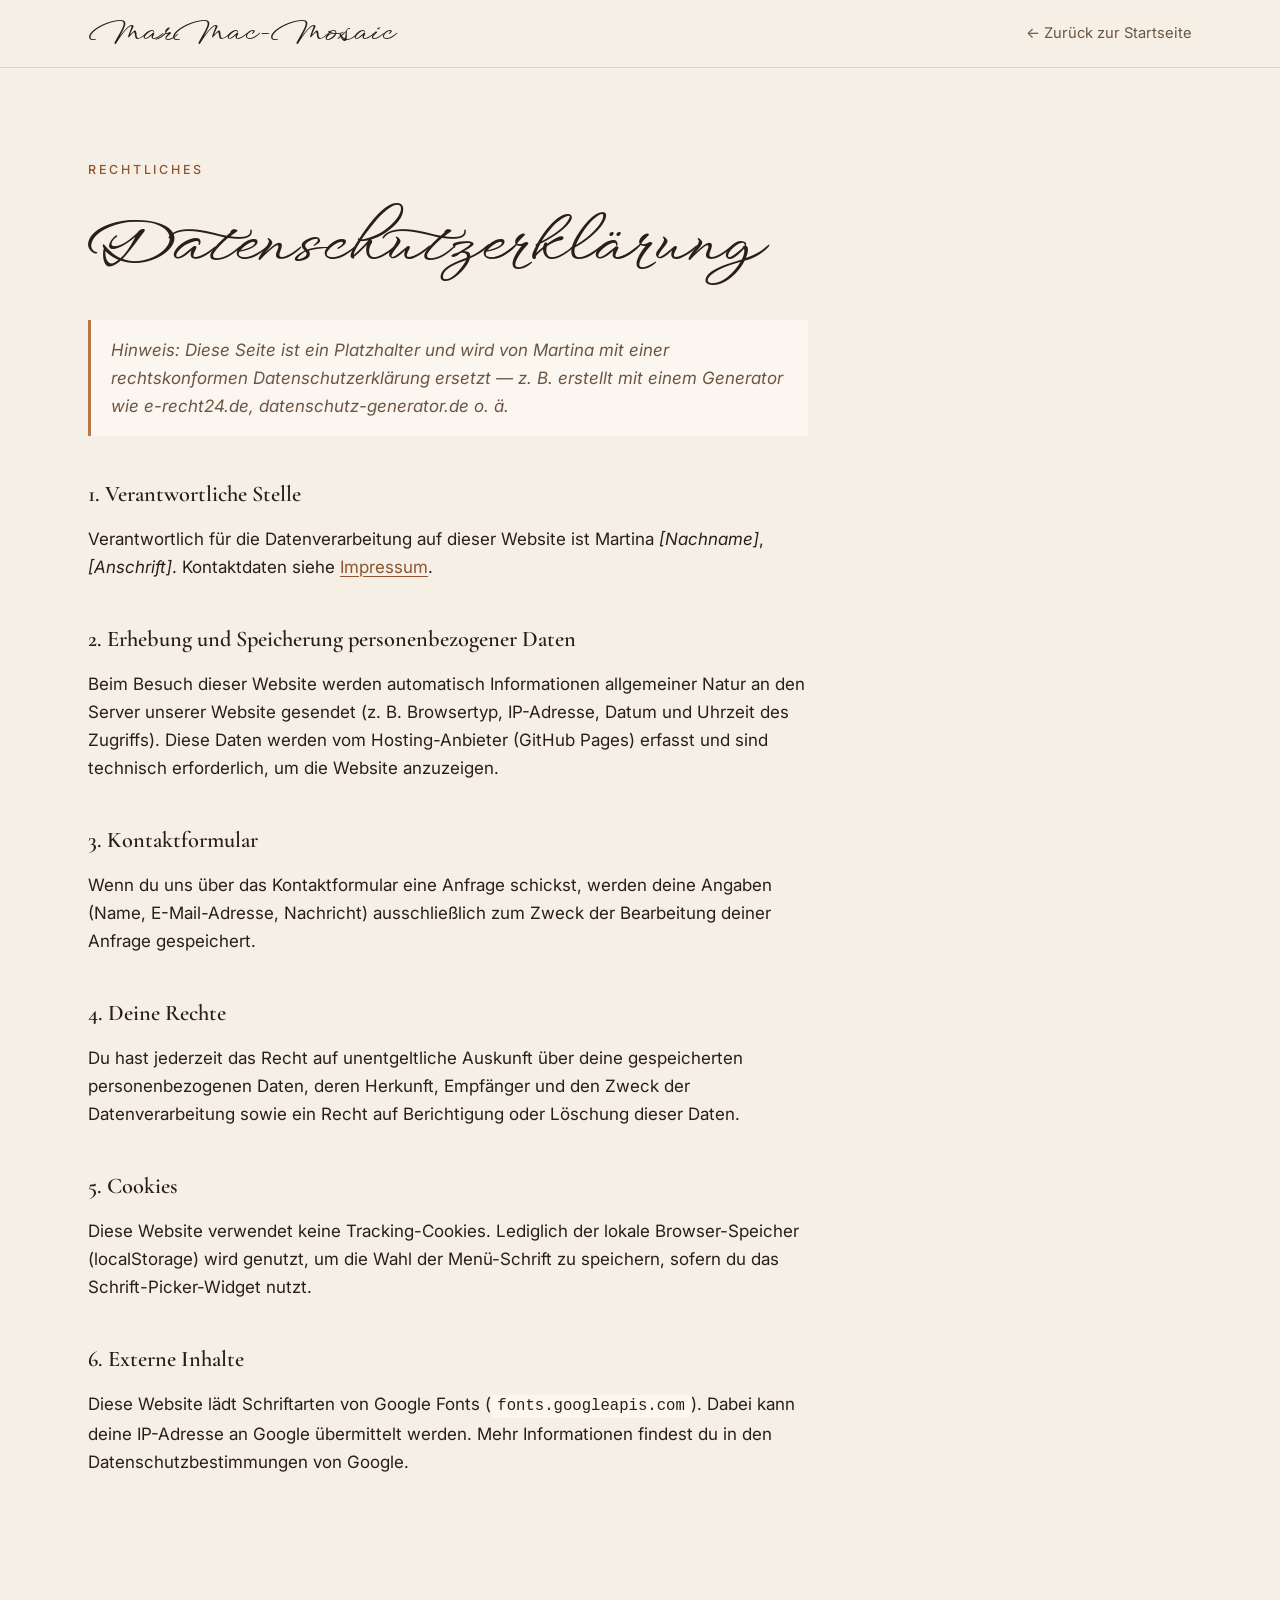
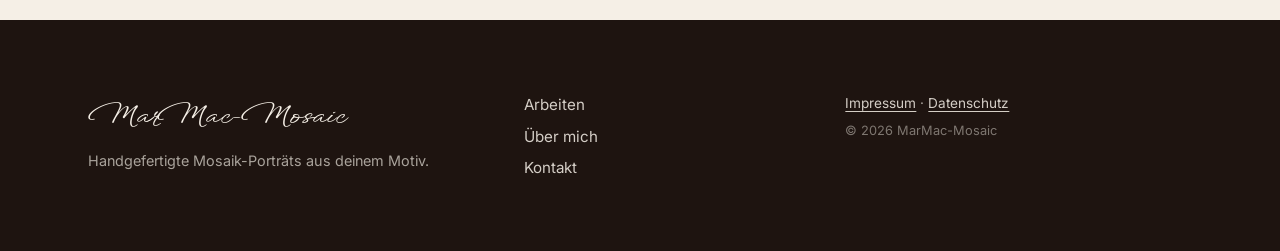
==== site/datenschutz.html @ fc244115 "v2: Briefing-Überarbeitung — kein Video, Karussell, Submenus, Detail-Overlay Komplette Site-Restrukt" ====
<!doctype html>
<html lang="de">
<head>
  <meta charset="utf-8" />
  <meta name="viewport" content="width=device-width, initial-scale=1" />
  <title>Datenschutzerklärung — MarMac-Mosaic</title>
  <meta name="description" content="Datenschutzerklärung von MarMac-Mosaic." />
  <meta name="robots" content="noindex" />
  <link rel="preconnect" href="https://fonts.googleapis.com" />
  <link rel="preconnect" href="https://fonts.gstatic.com" crossorigin />
  <link
    rel="stylesheet"
    href="https://fonts.googleapis.com/css2?family=WindSong:wght@400;500&family=Cormorant+Garamond:wght@400;500;600&family=Inter:wght@400;500;600&display=swap"
  />
  <link rel="stylesheet" href="assets/css/styles.css" />
</head>
<body class="legal-page">
  <header class="nav nav--minimal" aria-label="Hauptnavigation">
    <div class="nav__inner">
      <a class="nav__brand" href="index.html">MarMac-Mosaic</a>
      <a class="nav__back" href="index.html">← Zurück zur Startseite</a>
    </div>
  </header>

  <main class="legal">
    <div class="container">
      <p class="section__eyebrow">Rechtliches</p>
      <h1 class="section__title">Datenschutzerklärung</h1>

      <p class="legal__placeholder">
        <em>
          Hinweis: Diese Seite ist ein Platzhalter und wird von Martina mit
          einer rechtskonformen Datenschutzerklärung ersetzt — z. B. erstellt
          mit einem Generator wie e-recht24.de, datenschutz-generator.de o. ä.
        </em>
      </p>

      <h2>1. Verantwortliche Stelle</h2>
      <p>
        Verantwortlich für die Datenverarbeitung auf dieser Website ist Martina
        <em>[Nachname]</em>, <em>[Anschrift]</em>. Kontaktdaten siehe
        <a href="impressum.html">Impressum</a>.
      </p>

      <h2>2. Erhebung und Speicherung personenbezogener Daten</h2>
      <p>
        Beim Besuch dieser Website werden automatisch Informationen allgemeiner
        Natur an den Server unserer Website gesendet (z. B. Browsertyp, IP-Adresse,
        Datum und Uhrzeit des Zugriffs). Diese Daten werden vom Hosting-Anbieter
        (GitHub Pages) erfasst und sind technisch erforderlich, um die Website
        anzuzeigen.
      </p>

      <h2>3. Kontaktformular</h2>
      <p>
        Wenn du uns über das Kontaktformular eine Anfrage schickst, werden deine
        Angaben (Name, E-Mail-Adresse, Nachricht) ausschließlich zum Zweck der
        Bearbeitung deiner Anfrage gespeichert.
      </p>

      <h2>4. Deine Rechte</h2>
      <p>
        Du hast jederzeit das Recht auf unentgeltliche Auskunft über deine
        gespeicherten personenbezogenen Daten, deren Herkunft, Empfänger und den
        Zweck der Datenverarbeitung sowie ein Recht auf Berichtigung oder
        Löschung dieser Daten.
      </p>

      <h2>5. Cookies</h2>
      <p>
        Diese Website verwendet keine Tracking-Cookies. Lediglich der lokale
        Browser-Speicher (localStorage) wird genutzt, um die Wahl der
        Menü-Schrift zu speichern, sofern du das Schrift-Picker-Widget nutzt.
      </p>

      <h2>6. Externe Inhalte</h2>
      <p>
        Diese Website lädt Schriftarten von Google Fonts
        (<code>fonts.googleapis.com</code>). Dabei kann deine IP-Adresse an
        Google übermittelt werden. Mehr Informationen findest du in den
        Datenschutzbestimmungen von Google.
      </p>
    </div>
  </main>

  <footer class="footer">
    <div class="container footer__inner">
      <div class="footer__brand">
        <p class="footer__name">MarMac-Mosaic</p>
        <p class="footer__claim">Handgefertigte Mosaik-Porträts aus deinem Motiv.</p>
      </div>
      <nav class="footer__nav" aria-label="Footer-Navigation">
        <a href="index.html#arbeiten">Arbeiten</a>
        <a href="index.html#ueber-mich">Über mich</a>
        <a href="index.html#kontakt">Kontakt</a>
      </nav>
      <div class="footer__legal">
        <p><a href="impressum.html">Impressum</a> · <a href="datenschutz.html">Datenschutz</a></p>
        <p class="footer__copy">© 2026 MarMac-Mosaic</p>
      </div>
    </div>
  </footer>
</body>
</html>
---- site/assets/css/styles.css ----
/* ==========================================================================
   MarMac-Mosaic — Stylesheet (v2)
   Warme, erdige Farbwelt. Mobile-first, keine externen Libraries.

   Sektionen:
     1.  Design-Tokens (inkl. umschaltbare Menü-Schrift)
     2.  Reset & Grundlagen
     3.  Container
     4.  Top-Nav + Menü-Komponente (Top + Hero) + Submenu
     5.  Hero (statisches Schriftzug-Bild + Subline + zentrale Nav)
     6.  Sections (gemeinsame Bausteine)
     7.  Reveal on scroll
     8.  Intro
     9.  Bisherige Arbeiten — Tabs + Karussell + Polaroid-Slide
     10. Über mich
     11. Kontakt (Formular, DSGVO-Checkbox, Direkt-Buttons)
     12. Footer
     13. Detail-Overlay (ersetzt Lightbox; mit Animations-Slot)
     14. Font-Picker-Widget
     15. Legal-Pages (Impressum/Datenschutz)
     16. Reduced Motion
   ========================================================================== */

/* --------------------------------------------------------------------------
   1. Design-Tokens
   -------------------------------------------------------------------------- */
:root {
  /* Farben */
  --color-bg:        #F5EFE6;
  --color-surface:   #FBF7F0;
  --color-ink:       #2A1F17;
  --color-ink-soft:  #6B5544;
  --color-accent:    #B8754A;
  --color-accent-dk: #8E5532;
  --color-deep:      #1E1410;
  --color-line:      rgba(42, 31, 23, 0.12);

  /* Typo */
  --font-display: "WindSong", "Cormorant Garamond", "Brush Script MT", cursive;
  --font-sub:     "Cormorant Garamond", Georgia, "Times New Roman", serif;
  --font-body:    "Inter", -apple-system, BlinkMacSystemFont, "Segoe UI",
                  Roboto, Helvetica, Arial, sans-serif;
  /* Menü-Schrift — wird vom Font-Picker via JS überschrieben.
     Default: Body (Inter). Kandidaten: Italianno, Source Sans 3, Courier Prime. */
  --font-menu:    var(--font-body);
  --font-menu-weight: 500;
  --font-menu-letter: 0.01em;

  /* Maße */
  --space-section: clamp(5rem, 10vw, 9rem);
  --radius:        4px;
  --maxw:          1200px;

  /* Übergänge */
  --ease:          cubic-bezier(0.22, 0.61, 0.36, 1);
}

/* --------------------------------------------------------------------------
   2. Reset & Grundlagen
   -------------------------------------------------------------------------- */
*,
*::before,
*::after { box-sizing: border-box; }

html {
  scroll-behavior: smooth;
  /* Anker-Klicks landen unter der fixen Nav. */
  scroll-padding-top: 5rem;
}

body {
  margin: 0;
  background: var(--color-bg);
  color: var(--color-ink);
  font-family: var(--font-body);
  font-size: 17px;
  line-height: 1.65;
  -webkit-font-smoothing: antialiased;
  -moz-osx-font-smoothing: grayscale;
  text-rendering: optimizeLegibility;
}

img,
video { display: block; max-width: 100%; height: auto; }

button {
  font: inherit;
  color: inherit;
  background: none;
  border: 0;
  padding: 0;
  cursor: pointer;
}

a { color: var(--color-ink); text-decoration: none; }
a:hover { color: var(--color-accent-dk); }

::selection { background: var(--color-accent); color: var(--color-bg); }

/* --------------------------------------------------------------------------
   3. Container
   -------------------------------------------------------------------------- */
.container {
  width: 100%;
  max-width: var(--maxw);
  margin-inline: auto;
  padding-inline: clamp(1.25rem, 5vw, 3rem);
}

/* --------------------------------------------------------------------------
   4. Top-Nav + Menü-Komponente + Submenu
   -------------------------------------------------------------------------- */
.nav {
  position: fixed;
  inset: 0 0 auto 0;
  z-index: 50;
  padding: 0.9rem 0;
  background: rgba(245, 239, 230, 0.85);
  border-bottom: 1px solid var(--color-line);
  backdrop-filter: blur(14px);
  -webkit-backdrop-filter: blur(14px);
}

.nav__inner {
  width: 100%;
  max-width: var(--maxw);
  margin-inline: auto;
  padding-inline: clamp(1.25rem, 5vw, 3rem);
  display: flex;
  align-items: center;
  justify-content: space-between;
  gap: 1.5rem;
}

/* Brand-Logo in WindSong (kursive Display-Schrift) — Briefing 1.3. */
.nav__brand {
  font-family: var(--font-display);
  font-size: clamp(1.4rem, 2.4vw, 1.85rem);
  font-weight: 500;
  letter-spacing: 0.01em;
  white-space: nowrap;
  line-height: 1;
  padding-block: 0.15em;
}

/* Menü-Komponente — wiederverwendbar für Top-Nav + Hero-Nav. */
.menu {
  display: flex;
  align-items: center;
  gap: clamp(1rem, 2.5vw, 2rem);
}

.menu__item {
  position: relative;
  display: flex;
  align-items: center;
}

.menu__link {
  position: relative;
  display: inline-block;
  padding: 0.4rem 0.1rem;
  font-family: var(--font-menu);
  font-weight: var(--font-menu-weight);
  letter-spacing: var(--font-menu-letter);
  font-size: 0.98rem;
  color: var(--color-ink);
  white-space: nowrap;
}

.menu__link::after {
  content: "";
  position: absolute;
  left: 0; right: 0; bottom: -2px;
  height: 1px;
  background: var(--color-accent);
  transform: scaleX(0);
  transform-origin: left;
  transition: transform 0.3s var(--ease);
}
.menu__link:hover::after,
.menu__link:focus::after { transform: scaleX(1); }

/* Submenu — Dropdown unter "Arbeiten". */
.submenu {
  position: absolute;
  top: 100%;
  left: 50%;
  transform: translate(-50%, 8px);
  margin: 0;
  padding: 0.5rem 0;
  list-style: none;
  min-width: 220px;
  background: var(--color-surface);
  border: 1px solid var(--color-line);
  border-radius: var(--radius);
  box-shadow: 0 18px 40px -20px rgba(42, 31, 23, 0.35);
  opacity: 0;
  visibility: hidden;
  transition: opacity 0.2s var(--ease),
              transform 0.2s var(--ease),
              visibility 0.2s var(--ease);
  z-index: 60;
}
.submenu li { margin: 0; }
.submenu a {
  display: block;
  padding: 0.55rem 1.1rem;
  font-family: var(--font-menu);
  font-size: 0.95rem;
  color: var(--color-ink);
  white-space: nowrap;
}
.submenu a:hover,
.submenu a:focus { background: var(--color-bg); color: var(--color-accent-dk); }

/* Desktop: Hover/Focus öffnet Submenu. */
@media (hover: hover) and (min-width: 768px) {
  .menu__item--has-submenu:hover .submenu,
  .menu__item--has-submenu:focus-within .submenu {
    opacity: 1;
    visibility: visible;
    transform: translate(-50%, 0);
  }
}

/* Mobile + Touch: JS togglet [aria-expanded] auf dem Trigger. */
.menu__item--has-submenu .menu__link[aria-expanded="true"] + .submenu {
  opacity: 1;
  visibility: visible;
  transform: translate(-50%, 0);
}

/* Top-Nav: Menü etwas kompakter, Submenü an die rechte Seite ankern,
   damit es nicht außerhalb des Viewports steht. */
.menu--top { gap: clamp(0.9rem, 2vw, 1.75rem); }

/* Mobile-Anpassung Top-Nav: enger, Brand kleiner (WindSong-Flourishes
   nehmen viel Platz), Links kompakter. */
@media (max-width: 540px) {
  .menu--top { gap: 0.6rem; }
  .menu--top .menu__link { font-size: 0.82rem; padding: 0.4rem 0.05rem; }
  .nav__inner { gap: 0.5rem; padding-inline: 0.9rem; }
  .nav__brand {
    font-size: clamp(0.95rem, 3.6vw, 1.2rem);
    padding-block: 0.1em;
  }
  .submenu { min-width: 180px; left: auto; right: 0; transform: translate(0, 8px); }
  .menu__item--has-submenu .menu__link[aria-expanded="true"] + .submenu {
    transform: translate(0, 0);
  }
}

/* Minimale Variante (für Impressum/Datenschutz). */
.nav--minimal .nav__inner { justify-content: space-between; }
.nav__back {
  font-size: 0.92rem;
  color: var(--color-ink-soft);
}
.nav__back:hover { color: var(--color-accent-dk); }

/* --------------------------------------------------------------------------
   5. Hero — statisches Schriftzug-Bild + Subline + zentrale Nav
   -------------------------------------------------------------------------- */
.hero {
  position: relative;
  width: 100%;
  min-height: 100svh;
  background: var(--color-deep);
  display: flex;
  flex-direction: column;
  align-items: center;
  justify-content: center;
  padding: clamp(6rem, 16vh, 9rem) clamp(1.25rem, 5vw, 3rem) clamp(3rem, 8vh, 5rem);
  text-align: center;
  overflow: hidden;
}

/* Hero-Bild: behält natürliches Seitenverhältnis. width:auto + max-* sorgen
   dafür, dass der Schatten exakt am Bildrand sitzt (kein leerer Container-
   Raum). max-height begrenzt Höhe, damit Subline + Menü above-the-fold
   bleiben (Desktop). */
.hero__image {
  width: auto;
  max-width: min(1100px, 100%);
  max-height: 58svh;
  height: auto;
  border-radius: var(--radius);
  box-shadow: 0 30px 80px -32px rgba(0, 0, 0, 0.6),
              0 6px 16px -8px rgba(0, 0, 0, 0.35);
}

/* Hero-Subline — adressiert Briefing 6 (Porträt sichtbar machen). */
.hero__subline {
  margin: clamp(1.5rem, 4vh, 2.5rem) 0 0;
  font-family: var(--font-display);
  font-size: clamp(1.5rem, 3vw, 2.2rem);
  line-height: 1.2;
  color: var(--color-bg);
  letter-spacing: 0;
  padding-block: 0.15em;
}

/* Zentrale Einstiegs-Navigation unter dem Schriftzug. */
.menu--hero {
  margin-top: clamp(1.5rem, 4vh, 2.25rem);
  flex-wrap: wrap;
  justify-content: center;
}
.menu--hero .menu__link {
  font-size: clamp(1rem, 1.4vw, 1.1rem);
  color: var(--color-bg);
}
.menu--hero .menu__link::after { background: var(--color-bg); }
.menu--hero .submenu {
  background: rgba(30, 20, 16, 0.95);
  border-color: rgba(245, 239, 230, 0.18);
}
.menu--hero .submenu a { color: var(--color-bg); }
.menu--hero .submenu a:hover,
.menu--hero .submenu a:focus {
  background: rgba(245, 239, 230, 0.1);
  color: var(--color-bg);
}

/* Mobile: Hero-Hintergrund cremig, Bild „gerahmt" — wie aktuelle
   Mobile-Lösung. Subline + Nav in Inkfarbe. */
@media (max-width: 767px) {
  .hero {
    background: var(--color-bg);
    min-height: 0;
    padding: clamp(5rem, 14svh, 7rem) clamp(1.25rem, 5vw, 3rem) clamp(2.5rem, 6svh, 3.5rem);
  }
  .hero__image {
    box-shadow: 0 22px 60px -22px rgba(42, 31, 23, 0.45),
                0 4px 12px -6px rgba(42, 31, 23, 0.25);
  }
  .hero__subline { color: var(--color-ink); }
  .menu--hero .menu__link { color: var(--color-ink); }
  .menu--hero .menu__link::after { background: var(--color-accent); }
  .menu--hero .submenu {
    background: var(--color-surface);
    border-color: var(--color-line);
  }
  .menu--hero .submenu a { color: var(--color-ink); }
  .menu--hero .submenu a:hover,
  .menu--hero .submenu a:focus { background: var(--color-bg); color: var(--color-accent-dk); }
}

/* --------------------------------------------------------------------------
   6. Sections — gemeinsame Bausteine
   -------------------------------------------------------------------------- */
.section { padding-block: var(--space-section); }
.section--intro   { background: var(--color-surface); }
.section--works   { background: var(--color-bg); }
.section--about   { background: var(--color-surface); }
.section--contact { background: var(--color-bg); }

.section__head {
  max-width: 720px;
  margin: 0 auto clamp(3rem, 6vw, 5rem);
  text-align: center;
}

.section__eyebrow {
  margin: 0 0 0.75rem;
  font-family: var(--font-body);
  font-size: 0.78rem;
  font-weight: 500;
  letter-spacing: 0.22em;
  text-transform: uppercase;
  color: var(--color-accent-dk);
}

.section__title {
  margin: 0 0 1.25rem;
  font-family: var(--font-display);
  font-weight: 500;
  font-size: clamp(2.4rem, 5.5vw, 4rem);
  line-height: 1.25;
  letter-spacing: 0;
  color: var(--color-ink);
  padding-block: 0.15em;
}

.section__lede {
  margin: 0;
  color: var(--color-ink-soft);
  font-size: clamp(1rem, 1.4vw, 1.1rem);
}

/* --------------------------------------------------------------------------
   7. Reveal on scroll
   -------------------------------------------------------------------------- */
[data-reveal] {
  opacity: 0;
  transform: translateY(24px);
  transition: opacity 0.9s var(--ease), transform 0.9s var(--ease);
  will-change: opacity, transform;
}
[data-reveal].is-visible {
  opacity: 1;
  transform: translateY(0);
}

/* --------------------------------------------------------------------------
   8. Intro
   -------------------------------------------------------------------------- */
.intro__body {
  max-width: 680px;
  margin: 0 auto;
  text-align: center;
}
.intro__body p { margin: 0 0 1rem; }
.intro__body p:last-child {
  color: var(--color-ink-soft);
  font-size: 0.92rem;
}

/* --------------------------------------------------------------------------
   9. Bisherige Arbeiten — Tabs + Karussell + Polaroid-Slide
   -------------------------------------------------------------------------- */

/* Tabs (Subkategorien). */
.tabs {
  display: flex;
  flex-wrap: wrap;
  gap: 0.5rem 1.25rem;
  justify-content: center;
  margin: 0 auto clamp(2rem, 4vw, 3rem);
  padding: 0;
}
.tab {
  position: relative;
  padding: 0.5rem 0.1rem;
  font-family: var(--font-menu);
  font-size: 0.92rem;
  font-weight: 500;
  letter-spacing: 0.04em;
  color: var(--color-ink-soft);
  transition: color 0.25s var(--ease);
}
.tab::after {
  content: "";
  position: absolute;
  left: 0; right: 0; bottom: -2px;
  height: 2px;
  background: var(--color-accent);
  transform: scaleX(0);
  transform-origin: left;
  transition: transform 0.3s var(--ease);
}
.tab:hover { color: var(--color-ink); }
.tab.is-active { color: var(--color-ink); }
.tab.is-active::after { transform: scaleX(1); }

/* Karussell-Wrapper. */
.carousel {
  position: relative;
  margin: 0 auto;
  max-width: 100%;
}

.carousel__viewport {
  overflow: hidden;
  width: 100%;
}

.carousel__track {
  display: flex;
  align-items: stretch;
  /* JS setzt --carousel-offset zum Verschieben. */
  transform: translateX(var(--carousel-offset, 0px));
  transition: transform 0.55s var(--ease);
  will-change: transform;
}

/* Eine Slide pro Werk. Layout = überlappendes Polaroid-Paar
   (Vorlage + Mosaik) wie bisher die Mobile-Version. */
.slide {
  flex: 0 0 100%;
  display: flex;
  flex-direction: column;
  align-items: center;
  padding: 0 clamp(0.5rem, 2vw, 1.5rem);
}

.slide__pair {
  position: relative;
  width: 100%;
  max-width: 480px;
  aspect-ratio: 1 / 1;
  margin: 0 auto;
}

.slide__side {
  position: absolute;
  width: 64%;
  margin: 0;
}

.slide__side--original {
  top: 0;
  left: 0;
  transform: rotate(-2.5deg);
  z-index: 1;
}

.slide__side--mosaic {
  bottom: 0;
  right: 0;
  transform: rotate(2.5deg);
  z-index: 2;
}

.slide__image {
  display: block;
  width: 100%;
  aspect-ratio: 4 / 5;
  overflow: hidden;
  border-radius: var(--radius);
  background: var(--color-surface);
  cursor: zoom-in;
  box-shadow: 0 1px 2px var(--color-line),
              0 18px 36px -22px rgba(42, 31, 23, 0.4);
  transition: transform 0.4s var(--ease), box-shadow 0.4s var(--ease);
}
.slide__image img {
  width: 100%;
  height: 100%;
  object-fit: cover;
}
.slide__image:hover {
  transform: translateY(-3px);
}
.slide__image:focus-visible {
  outline: 2px solid var(--color-accent);
  outline-offset: 4px;
}

/* Mosaik bekommt mehr Schatten — schwebt sichtbar über der Vorlage. */
.slide__side--mosaic .slide__image {
  box-shadow: 0 4px 10px var(--color-line),
              0 30px 60px -22px rgba(42, 31, 23, 0.55);
}

.slide__caption {
  text-align: center;
  margin-top: 1.25rem;
  max-width: 480px;
}
.slide__title {
  font-family: var(--font-display);
  font-weight: 500;
  font-size: clamp(1.6rem, 2.4vw, 2.1rem);
  line-height: 1.2;
  margin: 0 0 0.35rem;
  padding-block: 0.1em;
}
.slide__desc {
  margin: 0;
  color: var(--color-ink-soft);
  font-size: 0.95rem;
}

/* Karussell-Buttons (prev/next). */
.carousel__btn {
  position: absolute;
  top: 38%;
  width: 44px;
  height: 44px;
  border-radius: 50%;
  background: rgba(251, 247, 240, 0.92);
  border: 1px solid var(--color-line);
  font-size: 1.5rem;
  line-height: 1;
  color: var(--color-ink);
  z-index: 5;
  display: flex;
  align-items: center;
  justify-content: center;
  transition: background-color 0.2s var(--ease),
              transform 0.2s var(--ease),
              opacity 0.2s var(--ease);
}
.carousel__btn:hover { background: var(--color-surface); transform: translateY(-1px); }
.carousel__btn:disabled { opacity: 0.3; cursor: default; }
.carousel__btn--prev { left: clamp(-0.5rem, -1vw, 0.5rem); }
.carousel__btn--next { right: clamp(-0.5rem, -1vw, 0.5rem); }
/* display: flex hebt das [hidden]-Default auf — explizit overriden. */
.carousel__btn[hidden] { display: none; }
.carousel__dots:empty { display: none; }

@media (min-width: 1024px) {
  .carousel__btn--prev { left: -1.5rem; }
  .carousel__btn--next { right: -1.5rem; }
}

/* Slide-Indikator-Punkte. */
.carousel__dots {
  display: flex;
  justify-content: center;
  gap: 0.5rem;
  margin-top: 1.5rem;
}
.carousel__dot {
  width: 8px;
  height: 8px;
  border-radius: 50%;
  background: var(--color-line);
  transition: background-color 0.25s var(--ease), transform 0.25s var(--ease);
}
.carousel__dot.is-active {
  background: var(--color-accent);
  transform: scale(1.25);
}

/* Leere Kategorie — freundlicher Platzhalter. */
.carousel__empty {
  display: flex;
  align-items: center;
  justify-content: center;
  min-height: 320px;
  margin: 0;
  text-align: center;
}
.carousel__empty-text {
  font-family: var(--font-display);
  font-size: clamp(1.5rem, 2.5vw, 2rem);
  color: var(--color-ink-soft);
  padding: 1rem 2rem;
  border: 1px dashed var(--color-line);
  border-radius: var(--radius);
  background: var(--color-surface);
}

/* Werke-Hinweis ("Beispiele, kein Verkauf"). */
.works__note {
  margin: clamp(2rem, 4vw, 3rem) auto 0;
  max-width: 600px;
  text-align: center;
  font-size: 0.9rem;
  color: var(--color-ink-soft);
  font-style: italic;
}
.works__note a { color: var(--color-accent-dk); text-decoration: underline; text-underline-offset: 3px; }
.works__note a:hover { color: var(--color-accent); }

/* --------------------------------------------------------------------------
   10. Über mich
   -------------------------------------------------------------------------- */
.about {
  display: grid;
  grid-template-columns: 1fr;
  gap: clamp(2rem, 5vw, 4rem);
  align-items: center;
}
@media (min-width: 900px) {
  .about { grid-template-columns: 5fr 7fr; }
}

.about__portrait {
  width: 100%;
  max-width: 460px;
  justify-self: center;
}

.tile-grid--portrait {
  width: 100%;
  aspect-ratio: 1 / 1;
  border-radius: var(--radius);
  background-color: #DCCDB5;
  background-image:
    linear-gradient(135deg, rgba(255,255,255,0.4)  25%, transparent 25%),
    linear-gradient(225deg, rgba(42,31,23,0.08)    25%, transparent 25%),
    linear-gradient(45deg,  rgba(184,117,74,0.22)  25%, transparent 25%),
    linear-gradient(315deg, rgba(110,80,55,0.12)   25%, transparent 25%),
    radial-gradient(ellipse at 50% 45%, rgba(42,31,23,0.18), transparent 55%);
  background-size: 22px 22px, 22px 22px, 22px 22px, 22px 22px, 100% 100%;
  background-position: 0 0, 11px 0, 11px -11px, 0 11px, 0 0;
  box-shadow: inset 0 0 0 1px var(--color-line),
              0 30px 60px -36px rgba(42, 31, 23, 0.55);
}

.about__text p { margin: 0 0 1rem; color: var(--color-ink); }
.about__text p:last-child { color: var(--color-ink-soft); font-size: 0.92rem; }
.about__text .section__title { text-align: left; }
.about__text .section__eyebrow { text-align: left; }

/* --------------------------------------------------------------------------
   11. Kontakt
   -------------------------------------------------------------------------- */
.contact {
  display: grid;
  grid-template-columns: 1fr;
  gap: clamp(2rem, 4vw, 3.5rem);
  align-items: start;
}
@media (min-width: 900px) {
  .contact { grid-template-columns: 1.2fr 1fr; }
}

.contact__form {
  display: flex;
  flex-direction: column;
  gap: 1rem;
  background: var(--color-surface);
  padding: clamp(1.5rem, 3vw, 2.25rem);
  border-radius: var(--radius);
  box-shadow: 0 1px 2px var(--color-line),
              0 30px 60px -40px rgba(42, 31, 23, 0.35);
}

.field { display: flex; flex-direction: column; gap: 0.4rem; }
.field__label {
  font-size: 0.78rem;
  letter-spacing: 0.16em;
  text-transform: uppercase;
  color: var(--color-ink-soft);
}
.field input,
.field textarea {
  font: inherit;
  color: var(--color-ink);
  background: var(--color-bg);
  border: 1px solid var(--color-line);
  border-radius: var(--radius);
  padding: 0.75rem 0.9rem;
  transition: border-color 0.2s var(--ease), box-shadow 0.2s var(--ease);
  resize: vertical;
}
.field input:focus,
.field textarea:focus {
  outline: none;
  border-color: var(--color-accent);
  box-shadow: 0 0 0 3px rgba(184, 117, 74, 0.15);
}

/* DSGVO-Checkbox-Zeile. */
.field--checkbox {
  flex-direction: row;
  align-items: flex-start;
  gap: 0.6rem;
  font-size: 0.9rem;
  color: var(--color-ink-soft);
  line-height: 1.45;
}
.field--checkbox input[type="checkbox"] {
  margin-top: 0.25rem;
  flex: 0 0 auto;
  width: 16px;
  height: 16px;
  accent-color: var(--color-accent-dk);
}
.field--checkbox a {
  color: var(--color-accent-dk);
  text-decoration: underline;
  text-underline-offset: 3px;
}

/* Buttons. */
.btn {
  display: inline-flex;
  align-items: center;
  gap: 0.8rem;
  padding: 0.85rem 1.25rem;
  border-radius: var(--radius);
  font-weight: 500;
  letter-spacing: 0.01em;
  transition: transform 0.25s var(--ease),
              background-color 0.25s var(--ease),
              color 0.25s var(--ease),
              border-color 0.25s var(--ease),
              box-shadow 0.25s var(--ease);
}
.btn--primary {
  background: var(--color-ink);
  color: var(--color-bg);
  align-self: flex-start;
}
.btn--primary:hover {
  background: var(--color-accent-dk);
  color: var(--color-bg);
  transform: translateY(-1px);
}
.btn--ghost {
  background: var(--color-surface);
  border: 1px solid var(--color-line);
  color: var(--color-ink);
  width: 100%;
  text-align: left;
  justify-content: flex-start;
}
.btn--ghost:hover {
  border-color: var(--color-accent);
  color: var(--color-ink);
  transform: translateY(-1px);
  box-shadow: 0 12px 28px -20px rgba(42, 31, 23, 0.45);
}
.btn__icon {
  display: inline-flex;
  align-items: center;
  justify-content: center;
  width: 36px;
  height: 36px;
  border-radius: 50%;
  background: var(--color-bg);
  color: var(--color-accent-dk);
  font-size: 1rem;
  flex: 0 0 36px;
}
.btn__label { display: block; font-weight: 500; }
.btn__sub   { display: block; font-size: 0.82rem; color: var(--color-ink-soft); }

.contact__form-note {
  margin: 0.25rem 0 0;
  min-height: 1.2em;
  font-size: 0.9rem;
  color: var(--color-accent-dk);
}

.contact__direct { display: flex; flex-direction: column; gap: 0.85rem; }
.contact__direct-intro {
  margin: 0 0 0.25rem;
  font-size: 0.78rem;
  letter-spacing: 0.18em;
  text-transform: uppercase;
  color: var(--color-ink-soft);
}
.contact__hint {
  margin-top: 0.5rem;
  font-size: 0.82rem;
  color: var(--color-ink-soft);
  font-style: italic;
}

/* --------------------------------------------------------------------------
   12. Footer
   -------------------------------------------------------------------------- */
.footer {
  background: var(--color-deep);
  color: rgba(245, 239, 230, 0.85);
  padding-block: clamp(3rem, 6vw, 4.5rem);
}
.footer a { color: rgba(245, 239, 230, 0.85); }
.footer a:hover { color: var(--color-bg); }

.footer__inner {
  display: grid;
  grid-template-columns: 1fr;
  gap: 2rem;
  align-items: start;
}
@media (min-width: 720px) {
  .footer__inner {
    grid-template-columns: 1.4fr 1fr 1.2fr;
  }
}

.footer__name {
  margin: 0 0 0.4rem;
  font-family: var(--font-display);
  font-weight: 500;
  font-size: 1.6rem;
  color: var(--color-bg);
  padding-block: 0.15em;
}
.footer__claim { margin: 0; font-size: 0.9rem; color: rgba(245, 239, 230, 0.65); }

.footer__nav { display: flex; flex-direction: column; gap: 0.4rem; font-size: 0.95rem; }

.footer__legal { font-size: 0.85rem; color: rgba(245, 239, 230, 0.65); }
.footer__legal p { margin: 0 0 0.3rem; }
.footer__legal a { text-decoration: underline; text-underline-offset: 3px; }
.footer__copy { font-size: 0.8rem; color: rgba(245, 239, 230, 0.45); }

/* --------------------------------------------------------------------------
   13. Detail-Overlay (ersetzt klassische Lightbox)
   -------------------------------------------------------------------------- */
.detail {
  position: fixed;
  inset: 0;
  z-index: 100;
  display: flex;
  align-items: center;
  justify-content: center;
  background: rgba(30, 20, 16, 0.94);
  padding: clamp(1rem, 4vw, 3rem);
  animation: fade-in 0.3s var(--ease);
  overflow-y: auto;
}
.detail[hidden] { display: none; }

.detail__inner {
  position: relative;
  width: 100%;
  max-width: 1000px;
  max-height: 100%;
  padding: clamp(1.5rem, 4vw, 3rem);
  color: var(--color-bg);
  display: flex;
  flex-direction: column;
  gap: clamp(1rem, 2vw, 1.75rem);
}

.detail__title {
  margin: 0;
  font-family: var(--font-display);
  font-weight: 500;
  font-size: clamp(1.8rem, 3.5vw, 2.6rem);
  text-align: center;
  color: var(--color-bg);
  padding-block: 0.1em;
}

/* Animations-Slot: 16:9 wenn befüllt; leer → unsichtbar (Fallback). */
.detail__animation {
  width: 100%;
  border-radius: var(--radius);
  overflow: hidden;
  background: var(--color-deep);
}
.detail__animation:empty { display: none; }
.detail__animation video,
.detail__animation iframe {
  display: block;
  width: 100%;
  height: 100%;
  aspect-ratio: 16 / 9;
}

/* Wenn Animation gefüllt ist, wird Side-by-Side ausgeblendet
   (per JS via .detail.has-animation Klasse). */
.detail.has-animation .detail__pair { display: none; }

.detail__pair {
  display: grid;
  grid-template-columns: 1fr 1fr;
  gap: clamp(1rem, 2vw, 2rem);
}
.detail__side { margin: 0; text-align: center; }
.detail__side img {
  width: 100%;
  max-height: 60vh;
  object-fit: contain;
  border-radius: var(--radius);
  background: var(--color-deep);
}
.detail__side figcaption {
  margin-top: 0.5rem;
  font-size: 0.8rem;
  letter-spacing: 0.18em;
  text-transform: uppercase;
  color: rgba(245, 239, 230, 0.7);
}

.detail__desc {
  margin: 0;
  text-align: center;
  color: rgba(245, 239, 230, 0.85);
  font-size: 1rem;
  max-width: 600px;
  margin-inline: auto;
}

.detail__close {
  position: fixed;
  top: clamp(0.75rem, 2vh, 1.25rem);
  right: clamp(0.75rem, 2vw, 1.25rem);
  width: 44px;
  height: 44px;
  border-radius: 50%;
  background: rgba(245, 239, 230, 0.12);
  color: var(--color-bg);
  font-size: 1.5rem;
  line-height: 1;
  display: inline-flex;
  align-items: center;
  justify-content: center;
  transition: background-color 0.2s var(--ease);
  z-index: 110;
}
.detail__close:hover { background: rgba(245, 239, 230, 0.22); }

@keyframes fade-in {
  from { opacity: 0; }
  to   { opacity: 1; }
}

@media (max-width: 600px) {
  .detail__pair { grid-template-columns: 1fr; }
}

/* --------------------------------------------------------------------------
   14. Font-Picker — schwebendes Widget unten rechts.
   Nur sichtbar, wenn URL ?fonts=picker geöffnet wurde (JS macht
   das hidden-Attribut aus).
   -------------------------------------------------------------------------- */
.font-picker {
  position: fixed;
  bottom: clamp(1rem, 3vh, 2rem);
  right: clamp(1rem, 3vw, 2rem);
  z-index: 90;
  display: flex;
  flex-direction: column;
  gap: 0.4rem;
  padding: 0.85rem 1rem;
  background: rgba(251, 247, 240, 0.96);
  border: 1px solid var(--color-line);
  border-radius: 10px;
  box-shadow: 0 22px 50px -22px rgba(42, 31, 23, 0.45);
  backdrop-filter: blur(12px);
  max-width: 220px;
}
.font-picker[hidden] { display: none; }
.font-picker__title {
  margin: 0 0 0.3rem;
  font-size: 0.7rem;
  letter-spacing: 0.16em;
  text-transform: uppercase;
  color: var(--color-ink-soft);
}
.font-picker button {
  padding: 0.5rem 0.7rem;
  border: 1px solid var(--color-line);
  border-radius: var(--radius);
  background: var(--color-bg);
  color: var(--color-ink);
  font-size: 1rem;
  text-align: left;
  transition: border-color 0.2s var(--ease), background-color 0.2s var(--ease);
}
.font-picker button:hover { border-color: var(--color-accent); }
.font-picker button.is-active {
  border-color: var(--color-accent);
  background: var(--color-surface);
  box-shadow: inset 0 0 0 1px var(--color-accent);
}

/* --------------------------------------------------------------------------
   15. Legal-Pages (Impressum + Datenschutz)
   -------------------------------------------------------------------------- */
.legal-page { background: var(--color-bg); }

.legal {
  padding-top: calc(var(--space-section) + 2rem);
  padding-bottom: var(--space-section);
}
.legal .section__title { text-align: left; margin-bottom: 1.5rem; }
.legal .section__eyebrow { text-align: left; }
.legal h2 {
  margin: 2.5rem 0 0.75rem;
  font-family: var(--font-sub);
  font-size: 1.4rem;
  font-weight: 600;
  color: var(--color-ink);
}
.legal p { max-width: 720px; margin: 0 0 1rem; }
.legal a { color: var(--color-accent-dk); text-decoration: underline; text-underline-offset: 3px; }
.legal a:hover { color: var(--color-accent); }
.legal code {
  font-family: ui-monospace, "SF Mono", Menlo, monospace;
  font-size: 0.92em;
  background: var(--color-surface);
  padding: 0.15em 0.4em;
  border-radius: 3px;
}
.legal__placeholder {
  background: var(--color-surface);
  border-left: 3px solid var(--color-accent);
  padding: 1rem 1.25rem;
  margin: 0 0 2rem;
  color: var(--color-ink-soft);
}

/* --------------------------------------------------------------------------
   16. Reduced Motion
   -------------------------------------------------------------------------- */
@media (prefers-reduced-motion: reduce) {
  *,
  *::before,
  *::after {
    animation-duration: 0.001ms !important;
    animation-iteration-count: 1 !important;
    transition-duration: 0.001ms !important;
    scroll-behavior: auto !important;
  }
  [data-reveal] { opacity: 1; transform: none; }
}
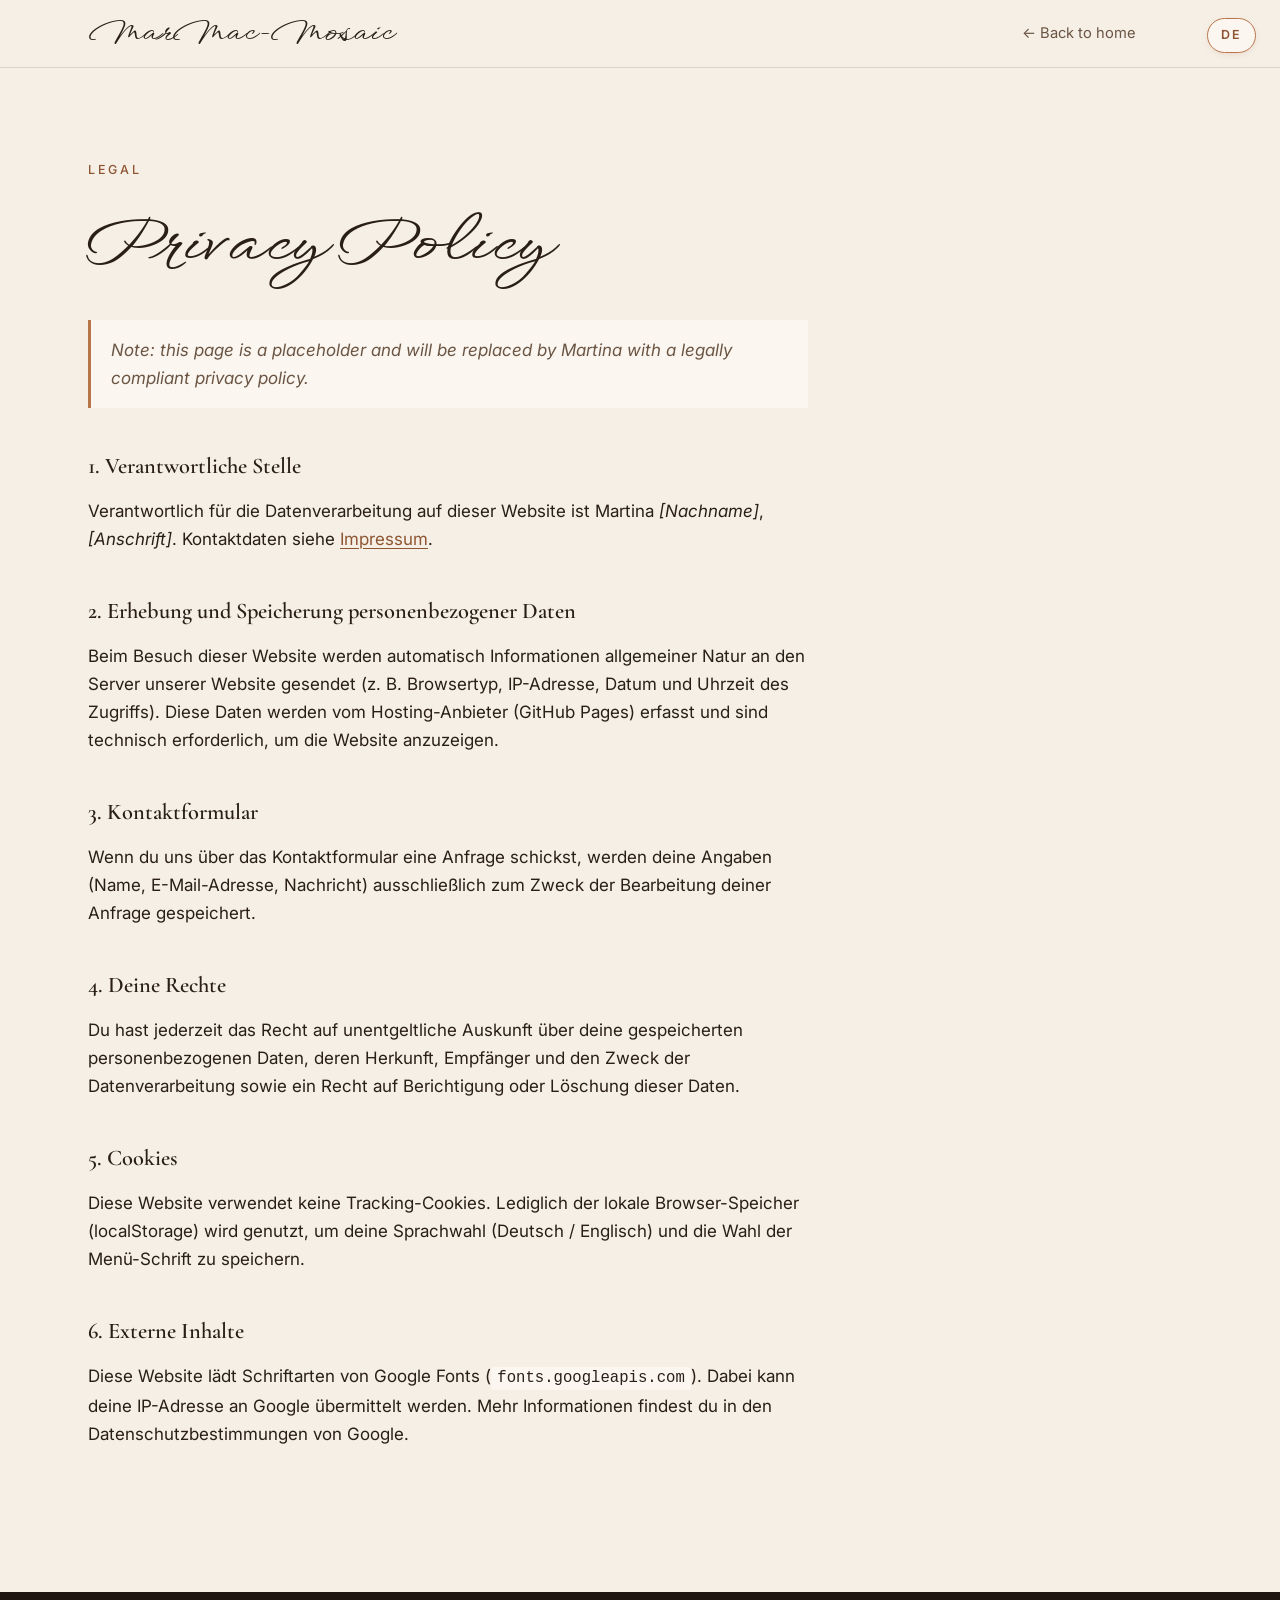
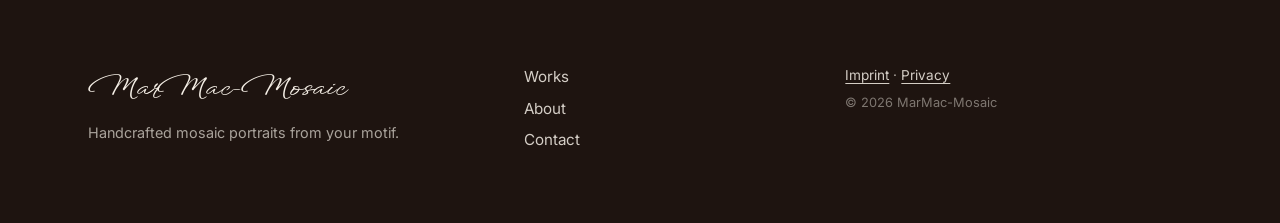
==== commit ea4bd1dd: "v3: DE/EN-Switcher, Hero ohne Bild, Slideshow-Auto, Audrey, WhatsApp raus Sprache: - DE/EN-Switcher " ====
--- a/site/datenschutz.html
+++ b/site/datenschutz.html
@@ -10,28 +10,37 @@
   <link rel="preconnect" href="https://fonts.gstatic.com" crossorigin />
   <link
     rel="stylesheet"
-    href="https://fonts.googleapis.com/css2?family=WindSong:wght@400;500&family=Cormorant+Garamond:wght@400;500;600&family=Inter:wght@400;500;600&display=swap"
+    href="https://fonts.googleapis.com/css2?family=WindSong:wght@400;500&family=Cormorant+Garamond:ital,wght@0,400;0,500;0,600;1,400;1,500&family=Inter:wght@400;500;600&display=swap"
   />
   <link rel="stylesheet" href="assets/css/styles.css" />
+  <script defer src="assets/js/i18n.js"></script>
+  <script defer src="assets/js/legal.js"></script>
 </head>
 <body class="legal-page">
-  <header class="nav nav--minimal" aria-label="Hauptnavigation">
+  <header class="nav nav--minimal nav--always" aria-label="Hauptnavigation">
     <div class="nav__inner">
       <a class="nav__brand" href="index.html">MarMac-Mosaic</a>
-      <a class="nav__back" href="index.html">← Zurück zur Startseite</a>
+      <a class="nav__back" href="index.html" data-i18n="nav.back">← Zurück zur Startseite</a>
     </div>
   </header>
+  <button
+    type="button"
+    class="lang-switch lang-switch--floating"
+    data-lang-switch
+    data-i18n="nav.lang.toggle"
+    data-i18n-aria="nav.lang.aria"
+    aria-label="Switch language to English"
+  >EN</button>
 
   <main class="legal">
     <div class="container">
-      <p class="section__eyebrow">Rechtliches</p>
-      <h1 class="section__title">Datenschutzerklärung</h1>
+      <p class="section__eyebrow" data-i18n="privacy.eyebrow">Rechtliches</p>
+      <h1 class="section__title"  data-i18n="privacy.title">Datenschutzerklärung</h1>
 
       <p class="legal__placeholder">
-        <em>
+        <em data-i18n="privacy.placeholder">
           Hinweis: Diese Seite ist ein Platzhalter und wird von Martina mit
-          einer rechtskonformen Datenschutzerklärung ersetzt — z. B. erstellt
-          mit einem Generator wie e-recht24.de, datenschutz-generator.de o. ä.
+          einer rechtskonformen Datenschutzerklärung ersetzt.
         </em>
       </p>
 
@@ -69,8 +78,8 @@
       <h2>5. Cookies</h2>
       <p>
         Diese Website verwendet keine Tracking-Cookies. Lediglich der lokale
-        Browser-Speicher (localStorage) wird genutzt, um die Wahl der
-        Menü-Schrift zu speichern, sofern du das Schrift-Picker-Widget nutzt.
+        Browser-Speicher (localStorage) wird genutzt, um deine Sprachwahl
+        (Deutsch / Englisch) und die Wahl der Menü-Schrift zu speichern.
       </p>
 
       <h2>6. Externe Inhalte</h2>
@@ -87,15 +96,19 @@
     <div class="container footer__inner">
       <div class="footer__brand">
         <p class="footer__name">MarMac-Mosaic</p>
-        <p class="footer__claim">Handgefertigte Mosaik-Porträts aus deinem Motiv.</p>
+        <p class="footer__claim" data-i18n="footer.claim">Handgefertigte Mosaik-Porträts aus deinem Motiv.</p>
       </div>
       <nav class="footer__nav" aria-label="Footer-Navigation">
-        <a href="index.html#arbeiten">Arbeiten</a>
-        <a href="index.html#ueber-mich">Über mich</a>
-        <a href="index.html#kontakt">Kontakt</a>
+        <a href="index.html#arbeiten"   data-i18n="nav.works">Arbeiten</a>
+        <a href="index.html#ueber-mich" data-i18n="nav.about">Über mich</a>
+        <a href="index.html#kontakt"    data-i18n="nav.contact">Kontakt</a>
       </nav>
       <div class="footer__legal">
-        <p><a href="impressum.html">Impressum</a> · <a href="datenschutz.html">Datenschutz</a></p>
+        <p>
+          <a href="impressum.html"   data-i18n="footer.imprint">Impressum</a>
+          ·
+          <a href="datenschutz.html" data-i18n="footer.privacy">Datenschutz</a>
+        </p>
         <p class="footer__copy">© 2026 MarMac-Mosaic</p>
       </div>
     </div>
--- a/site/assets/css/styles.css
+++ b/site/assets/css/styles.css
@@ -109,6 +109,8 @@
 
 /* --------------------------------------------------------------------------
    4. Top-Nav + Menü-Komponente + Submenu
+   Top-Nav startet versteckt; JS togglet .is-revealed sobald der Hero
+   verlassen wird (smooth slide-in von oben).
    -------------------------------------------------------------------------- */
 .nav {
   position: fixed;
@@ -119,17 +121,83 @@
   border-bottom: 1px solid var(--color-line);
   backdrop-filter: blur(14px);
   -webkit-backdrop-filter: blur(14px);
+  transform: translateY(-100%);
+  opacity: 0;
+  transition: transform 0.45s var(--ease), opacity 0.45s var(--ease);
+}
+.nav.is-revealed,
+.nav--always {
+  transform: translateY(0);
+  opacity: 1;
 }
 
 .nav__inner {
   width: 100%;
   max-width: var(--maxw);
   margin-inline: auto;
-  padding-inline: clamp(1.25rem, 5vw, 3rem);
+  /* Rechts Extra-Platz, damit der schwebende Lang-Switcher
+     (position: fixed top-right) den letzten Nav-Link nicht überlappt. */
+  padding: 0 calc(clamp(1.25rem, 5vw, 3rem) + 3.5rem) 0 clamp(1.25rem, 5vw, 3rem);
   display: flex;
   align-items: center;
   justify-content: space-between;
   gap: 1.5rem;
+}
+
+/* Rechte Top-Nav-Spalte: Menü + Lang-Switcher nebeneinander. */
+.nav__right {
+  display: flex;
+  align-items: center;
+  gap: clamp(0.75rem, 2vw, 1.25rem);
+}
+
+/* Lang-Switcher — bewusst hervorgehoben, leicht sichtbar als
+   "Pille" mit Border + dezenter Tönung. */
+.lang-switch {
+  display: inline-flex;
+  align-items: center;
+  justify-content: center;
+  min-width: 2.5rem;
+  padding: 0.4rem 0.85rem;
+  font-family: var(--font-body);
+  font-size: 0.78rem;
+  font-weight: 600;
+  letter-spacing: 0.12em;
+  color: var(--color-accent-dk);
+  background: rgba(184, 117, 74, 0.18);
+  border: 1px solid var(--color-accent);
+  border-radius: 999px;
+  cursor: pointer;
+  transition: background-color 0.2s var(--ease),
+              color 0.2s var(--ease),
+              transform 0.2s var(--ease),
+              box-shadow 0.2s var(--ease);
+  box-shadow: 0 2px 8px -4px rgba(184, 117, 74, 0.4);
+}
+.lang-switch:hover {
+  background: var(--color-accent);
+  color: var(--color-bg);
+  transform: translateY(-1px);
+  box-shadow: 0 6px 14px -6px rgba(184, 117, 74, 0.55);
+}
+.lang-switch:focus-visible {
+  outline: 2px solid var(--color-accent);
+  outline-offset: 3px;
+}
+
+/* Schwebende Variante — immer sichtbar, oben rechts, unabhängig vom
+   Nav-State. Damit der Sprachschalter auch im Hero erreichbar ist. */
+.lang-switch--floating {
+  position: fixed;
+  top: clamp(0.85rem, 2vh, 1.25rem);
+  right: clamp(0.85rem, 2.5vw, 1.5rem);
+  z-index: 70;
+  background: rgba(251, 247, 240, 0.92);
+  backdrop-filter: blur(8px);
+  -webkit-backdrop-filter: blur(8px);
+}
+.lang-switch--floating:hover {
+  background: var(--color-accent);
 }
 
 /* Brand-Logo in WindSong (kursive Display-Schrift) — Briefing 1.3. */
@@ -181,7 +249,8 @@
 .menu__link:hover::after,
 .menu__link:focus::after { transform: scaleX(1); }
 
-/* Submenu — Dropdown unter "Arbeiten". */
+/* Submenu — Dropdown. Default: nach unten. Variante .submenu--up
+   öffnet nach oben (im Hero-Bereich, damit es nicht abgeschnitten wird). */
 .submenu {
   position: absolute;
   top: 100%;
@@ -202,6 +271,13 @@
               visibility 0.2s var(--ease);
   z-index: 60;
 }
+
+/* Nach oben aufklappende Variante (für Hero-Submenu). */
+.submenu--up {
+  top: auto;
+  bottom: 100%;
+  transform: translate(-50%, -8px);
+}
 .submenu li { margin: 0; }
 .submenu a {
   display: block;
@@ -222,6 +298,12 @@
     visibility: visible;
     transform: translate(-50%, 0);
   }
+  /* Up-Variante: schluckt das transform translateY beim Öffnen
+     ebenfalls aus (sonst Sprung). */
+  .menu__item--has-submenu:hover .submenu--up,
+  .menu__item--has-submenu:focus-within .submenu--up {
+    transform: translate(-50%, -4px);
+  }
 }
 
 /* Mobile + Touch: JS togglet [aria-expanded] auf dem Trigger. */
@@ -230,20 +312,40 @@
   visibility: visible;
   transform: translate(-50%, 0);
 }
+.menu__item--has-submenu .menu__link[aria-expanded="true"] + .submenu--up {
+  transform: translate(-50%, -4px);
+}
 
 /* Top-Nav: Menü etwas kompakter, Submenü an die rechte Seite ankern,
    damit es nicht außerhalb des Viewports steht. */
 .menu--top { gap: clamp(0.9rem, 2vw, 1.75rem); }
 
-/* Mobile-Anpassung Top-Nav: enger, Brand kleiner (WindSong-Flourishes
-   nehmen viel Platz), Links kompakter. */
+/* Mobile-Anpassung Top-Nav: deutlich kompakter, damit Brand + 3 Links
+   + EN-Pille gemeinsam in den 375px-Viewport passen. */
 @media (max-width: 540px) {
-  .menu--top { gap: 0.6rem; }
-  .menu--top .menu__link { font-size: 0.82rem; padding: 0.4rem 0.05rem; }
-  .nav__inner { gap: 0.5rem; padding-inline: 0.9rem; }
+  .menu--top { gap: 0.55rem; }
+  .menu--top .menu__link { font-size: 0.72rem; padding: 0.4rem 0.05rem; }
+  /* Padding-Right reserviert Platz für die schwebende EN-Pille. */
+  .nav__inner { gap: 0.3rem; padding: 0 4.5rem 0 0.6rem; }
+  .nav__right { gap: 0.5rem; }
+  /* Brand auf Mobile in der ruhigeren Serife — WindSong wäre zu breit
+     für die enge Top-Nav. Logo-Charakter ist im Hero schon klar gesetzt. */
   .nav__brand {
-    font-size: clamp(0.95rem, 3.6vw, 1.2rem);
-    padding-block: 0.1em;
+    font-family: var(--font-sub);
+    font-weight: 600;
+    font-size: 0.95rem;
+    padding-block: 0.05em;
+    letter-spacing: 0;
+  }
+  .lang-switch {
+    min-width: 2rem;
+    padding: 0.28rem 0.5rem;
+    font-size: 0.7rem;
+    letter-spacing: 0.1em;
+  }
+  .lang-switch--floating {
+    top: 0.65rem;
+    right: 0.65rem;
   }
   .submenu { min-width: 180px; left: auto; right: 0; transform: translate(0, 8px); }
   .menu__item--has-submenu .menu__link[aria-expanded="true"] + .submenu {
@@ -251,100 +353,112 @@
   }
 }
 
+/* Ganz kleine Viewports (z. B. iPhone SE = 320 CSS-px): noch enger. */
+@media (max-width: 380px) {
+  .menu--top { gap: 0.4rem; }
+  .menu--top .menu__link { font-size: 0.68rem; }
+  .nav__inner { padding-right: 4rem; }
+  .nav__brand { font-size: 0.85rem; }
+}
+
 /* Minimale Variante (für Impressum/Datenschutz). */
 .nav--minimal .nav__inner { justify-content: space-between; }
 .nav__back {
   font-size: 0.92rem;
   color: var(--color-ink-soft);
+  white-space: nowrap;
 }
 .nav__back:hover { color: var(--color-accent-dk); }
-
-/* --------------------------------------------------------------------------
-   5. Hero — statisches Schriftzug-Bild + Subline + zentrale Nav
+@media (max-width: 540px) {
+  .nav__back { font-size: 0.78rem; }
+}
+
+/* --------------------------------------------------------------------------
+   5. Hero — reiner Schriftzug "MarMac-Mosaic" (WindSong)
+   + Subline (Cormorant Garamond Italic — eleganter Kontrast zur Skript)
+   + zentrales Menü. Heller Cremegrund mit sanftem Gradient.
    -------------------------------------------------------------------------- */
 .hero {
   position: relative;
   width: 100%;
   min-height: 100svh;
-  background: var(--color-deep);
+  background: linear-gradient(180deg, #FBF7F0 0%, #F5EFE6 60%, #EFE5D5 100%);
   display: flex;
   flex-direction: column;
   align-items: center;
   justify-content: center;
-  padding: clamp(6rem, 16vh, 9rem) clamp(1.25rem, 5vw, 3rem) clamp(3rem, 8vh, 5rem);
+  padding: clamp(5rem, 14vh, 8rem) clamp(1.25rem, 5vw, 3rem) clamp(4rem, 12vh, 7rem);
   text-align: center;
   overflow: hidden;
 }
 
-/* Hero-Bild: behält natürliches Seitenverhältnis. width:auto + max-* sorgen
-   dafür, dass der Schatten exakt am Bildrand sitzt (kein leerer Container-
-   Raum). max-height begrenzt Höhe, damit Subline + Menü above-the-fold
-   bleiben (Desktop). */
-.hero__image {
-  width: auto;
-  max-width: min(1100px, 100%);
-  max-height: 58svh;
-  height: auto;
-  border-radius: var(--radius);
-  box-shadow: 0 30px 80px -32px rgba(0, 0, 0, 0.6),
-              0 6px 16px -8px rgba(0, 0, 0, 0.35);
-}
-
-/* Hero-Subline — adressiert Briefing 6 (Porträt sichtbar machen). */
+/* Schriftzug — die ehemalige "Bild"-Rolle übernimmt jetzt reine Typo.
+   Bewusst kleiner als das alte Bild (das war ~600px hoch); hier wird
+   die Höhe von der Schriftgröße diktiert. */
+.hero__title {
+  margin: 0;
+  font-family: var(--font-display);
+  font-weight: 500;
+  font-size: clamp(3.6rem, 11vw, 8.5rem);
+  line-height: 1.05;
+  color: var(--color-ink);
+  letter-spacing: 0;
+  /* Großzügiges Padding-Block, damit Ober-/Unterlängen der Skript
+     nicht abgeschnitten werden. */
+  padding-block: 0.15em;
+  /* Sanfter Farbverlauf in der Schrift selbst — gibt der Skript
+     etwas Tiefe ohne knallig zu sein. */
+  background: linear-gradient(160deg, var(--color-accent-dk) 0%, var(--color-ink) 60%, var(--color-accent-dk) 100%);
+  -webkit-background-clip: text;
+          background-clip: text;
+  -webkit-text-fill-color: transparent;
+  filter: drop-shadow(0 1px 0 rgba(255,255,255,0.5));
+}
+
+/* Subline — Cormorant Garamond Italic. Eleganter Serif-Kontrapunkt
+   zur kursiven Skript-Headline, modern + zeitlos. */
 .hero__subline {
-  margin: clamp(1.5rem, 4vh, 2.5rem) 0 0;
-  font-family: var(--font-display);
-  font-size: clamp(1.5rem, 3vw, 2.2rem);
-  line-height: 1.2;
-  color: var(--color-bg);
-  letter-spacing: 0;
-  padding-block: 0.15em;
-}
-
-/* Zentrale Einstiegs-Navigation unter dem Schriftzug. */
+  margin: clamp(1rem, 3vh, 1.75rem) 0 0;
+  font-family: var(--font-sub);
+  font-style: italic;
+  font-weight: 400;
+  font-size: clamp(1.15rem, 2.4vw, 1.75rem);
+  line-height: 1.3;
+  color: var(--color-ink-soft);
+  letter-spacing: 0.04em;
+  max-width: 30ch;
+}
+
+/* Zentrale Einstiegs-Nav unter Subline. */
 .menu--hero {
-  margin-top: clamp(1.5rem, 4vh, 2.25rem);
+  margin-top: clamp(2rem, 5vh, 3rem);
   flex-wrap: wrap;
   justify-content: center;
 }
 .menu--hero .menu__link {
   font-size: clamp(1rem, 1.4vw, 1.1rem);
-  color: var(--color-bg);
-}
-.menu--hero .menu__link::after { background: var(--color-bg); }
+  color: var(--color-ink);
+}
+.menu--hero .menu__link::after { background: var(--color-accent); }
+
+/* Submenu im Hero — öffnet nach oben (.submenu--up) und passt
+   farblich zum hellen Hero (kein dunkles Overlay mehr). */
 .menu--hero .submenu {
-  background: rgba(30, 20, 16, 0.95);
-  border-color: rgba(245, 239, 230, 0.18);
-}
-.menu--hero .submenu a { color: var(--color-bg); }
+  background: var(--color-surface);
+  border-color: var(--color-line);
+}
+.menu--hero .submenu a { color: var(--color-ink); }
 .menu--hero .submenu a:hover,
-.menu--hero .submenu a:focus {
-  background: rgba(245, 239, 230, 0.1);
-  color: var(--color-bg);
-}
-
-/* Mobile: Hero-Hintergrund cremig, Bild „gerahmt" — wie aktuelle
-   Mobile-Lösung. Subline + Nav in Inkfarbe. */
+.menu--hero .submenu a:focus { background: var(--color-bg); color: var(--color-accent-dk); }
+
+/* Mobile-Anpassung: Hero darf etwas kompakter sein. */
 @media (max-width: 767px) {
   .hero {
-    background: var(--color-bg);
-    min-height: 0;
-    padding: clamp(5rem, 14svh, 7rem) clamp(1.25rem, 5vw, 3rem) clamp(2.5rem, 6svh, 3.5rem);
+    min-height: 90svh;
+    padding: clamp(5rem, 14svh, 7rem) 1rem clamp(3.5rem, 9svh, 5rem);
   }
-  .hero__image {
-    box-shadow: 0 22px 60px -22px rgba(42, 31, 23, 0.45),
-                0 4px 12px -6px rgba(42, 31, 23, 0.25);
-  }
-  .hero__subline { color: var(--color-ink); }
-  .menu--hero .menu__link { color: var(--color-ink); }
-  .menu--hero .menu__link::after { background: var(--color-accent); }
-  .menu--hero .submenu {
-    background: var(--color-surface);
-    border-color: var(--color-line);
-  }
-  .menu--hero .submenu a { color: var(--color-ink); }
-  .menu--hero .submenu a:hover,
-  .menu--hero .submenu a:focus { background: var(--color-bg); color: var(--color-accent-dk); }
+  .hero__title { font-size: clamp(2.8rem, 14vw, 4.5rem); }
+  .hero__subline { font-size: clamp(1rem, 4.5vw, 1.3rem); }
 }
 
 /* --------------------------------------------------------------------------
@@ -485,29 +599,35 @@
   padding: 0 clamp(0.5rem, 2vw, 1.5rem);
 }
 
+/* Pair-Container: breiter & flacher (5:4 statt 1:1), damit Bilder
+   eher nebeneinander statt diagonal versetzt sitzen.
+   - Bilder etwas schmaler (54 %) → weniger horizontaler Überlapp
+   - Original leicht tiefer als Mosaik (~6 % top-Versatz) → nur dezente
+     Höhen-Staffelung, beide klar sichtbar
+   - Tilts (-2.5° / +2.5°) bleiben für den "Polaroid"-Charakter */
 .slide__pair {
   position: relative;
   width: 100%;
-  max-width: 480px;
-  aspect-ratio: 1 / 1;
+  max-width: 560px;
+  aspect-ratio: 5 / 4;
   margin: 0 auto;
 }
 
 .slide__side {
   position: absolute;
-  width: 64%;
+  width: 54%;
   margin: 0;
 }
 
 .slide__side--original {
-  top: 0;
+  top: 6%;
   left: 0;
   transform: rotate(-2.5deg);
   z-index: 1;
 }
 
 .slide__side--mosaic {
-  bottom: 0;
+  top: 0;
   right: 0;
   transform: rotate(2.5deg);
   z-index: 2;
@@ -624,6 +744,7 @@
   margin: 0;
   text-align: center;
 }
+.carousel__empty[hidden] { display: none; }
 .carousel__empty-text {
   font-family: var(--font-display);
   font-size: clamp(1.5rem, 2.5vw, 2rem);
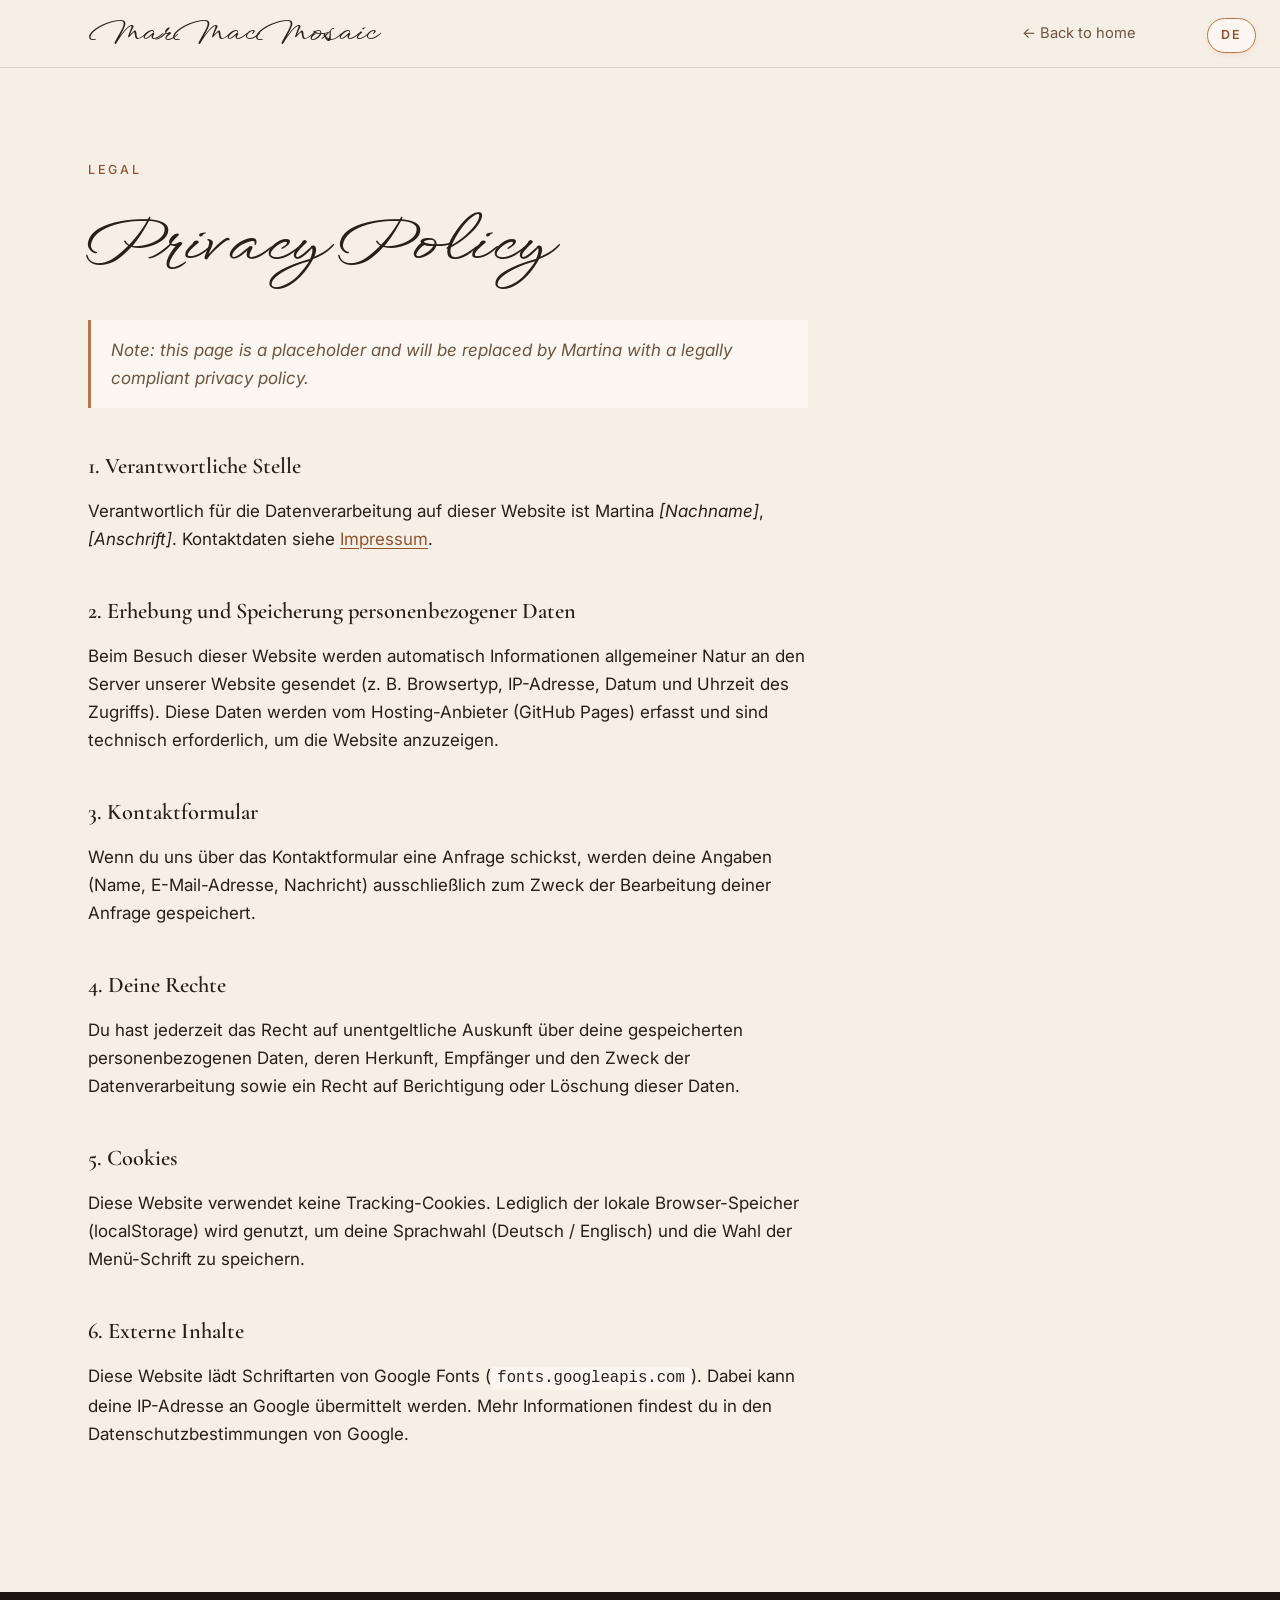
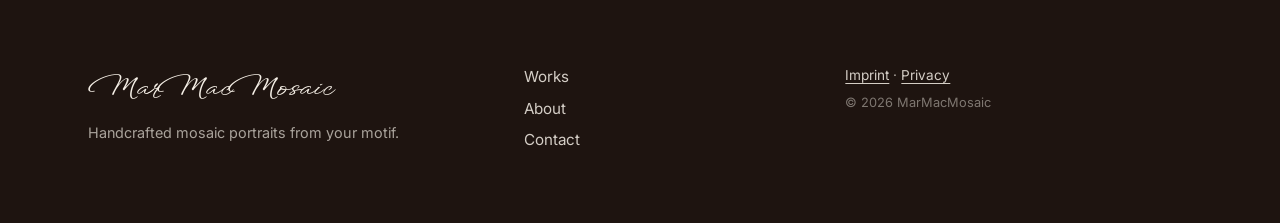
==== commit 555e8d64: "v3++: 5. Menü-Stil "lines", Mobile-Submenu-Fix, Gradient, Brand Menü: - Neue Stil-Variante "lines": " ====
--- a/site/datenschutz.html
+++ b/site/datenschutz.html
@@ -3,8 +3,8 @@
 <head>
   <meta charset="utf-8" />
   <meta name="viewport" content="width=device-width, initial-scale=1" />
-  <title>Datenschutzerklärung — MarMac-Mosaic</title>
-  <meta name="description" content="Datenschutzerklärung von MarMac-Mosaic." />
+  <title>Datenschutzerklärung — MarMacMosaic</title>
+  <meta name="description" content="Datenschutzerklärung von MarMacMosaic." />
   <meta name="robots" content="noindex" />
   <link rel="preconnect" href="https://fonts.googleapis.com" />
   <link rel="preconnect" href="https://fonts.gstatic.com" crossorigin />
@@ -19,7 +19,7 @@
 <body class="legal-page">
   <header class="nav nav--minimal nav--always" aria-label="Hauptnavigation">
     <div class="nav__inner">
-      <a class="nav__brand" href="index.html">MarMac-Mosaic</a>
+      <a class="nav__brand" href="index.html">MarMacMosaic</a>
       <a class="nav__back" href="index.html" data-i18n="nav.back">← Zurück zur Startseite</a>
     </div>
   </header>
@@ -95,7 +95,7 @@
   <footer class="footer">
     <div class="container footer__inner">
       <div class="footer__brand">
-        <p class="footer__name">MarMac-Mosaic</p>
+        <p class="footer__name">MarMacMosaic</p>
         <p class="footer__claim" data-i18n="footer.claim">Handgefertigte Mosaik-Porträts aus deinem Motiv.</p>
       </div>
       <nav class="footer__nav" aria-label="Footer-Navigation">
@@ -109,7 +109,7 @@
           ·
           <a href="datenschutz.html" data-i18n="footer.privacy">Datenschutz</a>
         </p>
-        <p class="footer__copy">© 2026 MarMac-Mosaic</p>
+        <p class="footer__copy">© 2026 MarMacMosaic</p>
       </div>
     </div>
   </footer>
--- a/site/assets/css/styles.css
+++ b/site/assets/css/styles.css
@@ -224,30 +224,160 @@
   align-items: center;
 }
 
+/* ============================================================
+   Menu-Link-Basis — gemeinsame Eigenschaften aller Varianten.
+   Eigentliche Optik kommt aus den [data-menu-style="…"]-Blöcken
+   weiter unten. Default ist "pills".
+   ============================================================ */
 .menu__link {
   position: relative;
-  display: inline-block;
-  padding: 0.4rem 0.1rem;
+  display: inline-flex;
+  align-items: center;
+  padding: 0.4rem 0.9rem;
   font-family: var(--font-menu);
   font-weight: var(--font-menu-weight);
   letter-spacing: var(--font-menu-letter);
-  font-size: 0.98rem;
+  font-size: 0.95rem;
   color: var(--color-ink);
   white-space: nowrap;
-}
-
-.menu__link::after {
+  border: 1px solid transparent;
+  border-radius: 999px;
+  background: transparent;
+  transition: background-color 0.25s var(--ease),
+              border-color 0.25s var(--ease),
+              color 0.25s var(--ease),
+              transform 0.25s var(--ease),
+              box-shadow 0.25s var(--ease);
+}
+.menu__link:focus-visible {
+  outline: 2px solid var(--color-accent);
+  outline-offset: 2px;
+}
+
+/* Hinweis: Die folgenden Selektoren qualifizieren mit body[…], um
+   höhere Spezifität (0,2,1) als die hero-spezifischen Overrides
+   (.menu--hero .menu__link → 0,2,0) zu erreichen — sonst würde der
+   hero-color den Variantencolor (z. B. bei Solid) überschreiben. */
+
+/* --- Variante 1: PILLS (Default, leicht getönt + Border) --- */
+body:not([data-menu-style]) .menu__link,
+body[data-menu-style="pills"] .menu__link {
+  background: rgba(184, 117, 74, 0.05);
+  border-color: rgba(184, 117, 74, 0.22);
+  color: var(--color-ink);
+}
+body:not([data-menu-style]) .menu__link:hover,
+body:not([data-menu-style]) .menu__link:focus,
+body[data-menu-style="pills"] .menu__link:hover,
+body[data-menu-style="pills"] .menu__link:focus {
+  background: rgba(184, 117, 74, 0.16);
+  border-color: var(--color-accent);
+  transform: translateY(-1px);
+}
+
+/* --- Variante 2: OUTLINE (nur Border, kein Background) --- */
+body[data-menu-style="outline"] .menu__link {
+  background: transparent;
+  border-color: var(--color-line);
+  color: var(--color-ink);
+}
+body[data-menu-style="outline"] .menu__link:hover,
+body[data-menu-style="outline"] .menu__link:focus {
+  background: var(--color-surface);
+  border-color: var(--color-accent);
+  transform: translateY(-1px);
+}
+
+/* --- Variante 3: UNDERLINE (dezenter Permanent-Strich) --- */
+body[data-menu-style="underline"] .menu__link {
+  background: transparent;
+  border: none;
+  border-radius: 0;
+  padding: 0.4rem 0.25rem;
+  color: var(--color-ink);
+}
+body[data-menu-style="underline"] .menu__link::before {
   content: "";
   position: absolute;
-  left: 0; right: 0; bottom: -2px;
+  left: 0.25rem;
+  right: 0.25rem;
+  bottom: 0.1rem;
   height: 1px;
+  background: var(--color-ink-soft);
+  opacity: 0.4;
+  transition: background-color 0.25s var(--ease),
+              opacity 0.25s var(--ease),
+              height 0.25s var(--ease);
+}
+body[data-menu-style="underline"] .menu__link:hover::before,
+body[data-menu-style="underline"] .menu__link:focus::before {
   background: var(--color-accent);
-  transform: scaleX(0);
-  transform-origin: left;
-  transition: transform 0.3s var(--ease);
-}
-.menu__link:hover::after,
-.menu__link:focus::after { transform: scaleX(1); }
+  opacity: 1;
+  height: 2px;
+}
+body[data-menu-style="underline"] .menu__link:hover,
+body[data-menu-style="underline"] .menu__link:focus {
+  color: var(--color-accent-dk);
+}
+
+/* --- Variante 4: SOLID (kräftiger Akzent-Hintergrund, helle Schrift) --- */
+body[data-menu-style="solid"] .menu__link {
+  background: var(--color-ink);
+  color: var(--color-bg);
+  border-color: var(--color-ink);
+}
+body[data-menu-style="solid"] .menu__link:hover,
+body[data-menu-style="solid"] .menu__link:focus {
+  background: var(--color-accent-dk);
+  border-color: var(--color-accent-dk);
+  color: var(--color-bg);
+  transform: translateY(-1px);
+  box-shadow: 0 6px 14px -8px rgba(42, 31, 23, 0.4);
+}
+
+/* --- Variante 5: LINES (dezenter Strich oben UND unten) ---
+   Linien stehen leicht über die Item-Breite hinaus, aber die
+   Gap zwischen Items ist größer als der Überhang → Lücken
+   zwischen den Linien-Paaren bleiben sichtbar.
+   Padding-block höher als bei "underline", damit Strich und
+   Schrift etwas mehr Luft zwischeneinander haben. */
+body[data-menu-style="lines"] .menu__link {
+  background: transparent;
+  border: none;
+  border-radius: 0;
+  padding: 0.85rem 0.25rem;
+  color: var(--color-ink);
+}
+body[data-menu-style="lines"] .menu__link::before,
+body[data-menu-style="lines"] .menu__link::after {
+  content: "";
+  position: absolute;
+  left: -0.85rem;
+  right: -0.85rem;
+  height: 1px;
+  background: var(--color-ink-soft);
+  opacity: 0.5;
+  transition: background-color 0.25s var(--ease),
+              opacity 0.25s var(--ease),
+              height 0.25s var(--ease);
+}
+body[data-menu-style="lines"] .menu__link::before { top: 0; }
+body[data-menu-style="lines"] .menu__link::after  { bottom: 0; }
+body[data-menu-style="lines"] .menu__link:hover::before,
+body[data-menu-style="lines"] .menu__link:hover::after,
+body[data-menu-style="lines"] .menu__link:focus::before,
+body[data-menu-style="lines"] .menu__link:focus::after {
+  background: var(--color-accent);
+  opacity: 1;
+  height: 1.5px;
+}
+body[data-menu-style="lines"] .menu__link:hover,
+body[data-menu-style="lines"] .menu__link:focus {
+  color: var(--color-accent-dk);
+}
+/* Etwas mehr Gap, damit zwischen den Strich-Paaren sichtbare Lücken
+   bleiben (Linien sollen nicht durchgehen). */
+body[data-menu-style="lines"] .menu { gap: clamp(1.25rem, 3vw, 2.25rem); }
 
 /* Submenu — Dropdown. Default: nach unten. Variante .submenu--up
    öffnet nach oben (im Hero-Bereich, damit es nicht abgeschnitten wird). */
@@ -320,11 +450,14 @@
    damit es nicht außerhalb des Viewports steht. */
 .menu--top { gap: clamp(0.9rem, 2vw, 1.75rem); }
 
-/* Mobile-Anpassung Top-Nav: deutlich kompakter, damit Brand + 3 Links
-   + EN-Pille gemeinsam in den 375px-Viewport passen. */
+/* Mobile-Anpassung Top-Nav: Pill-Padding kompakter, damit Brand +
+   3 Pills + EN-Pille gemeinsam in den 375px-Viewport passen. */
 @media (max-width: 540px) {
-  .menu--top { gap: 0.55rem; }
-  .menu--top .menu__link { font-size: 0.72rem; padding: 0.4rem 0.05rem; }
+  .menu--top { gap: 0.4rem; }
+  .menu--top .menu__link {
+    font-size: 0.72rem;
+    padding: 0.3rem 0.55rem;
+  }
   /* Padding-Right reserviert Platz für die schwebende EN-Pille. */
   .nav__inner { gap: 0.3rem; padding: 0 4.5rem 0 0.6rem; }
   .nav__right { gap: 0.5rem; }
@@ -347,7 +480,15 @@
     top: 0.65rem;
     right: 0.65rem;
   }
-  .submenu { min-width: 180px; left: auto; right: 0; transform: translate(0, 8px); }
+  /* Submenu auf Mobile: aus parent-Linker-Kante nach rechts öffnen
+     (vorher right:0 zog es nach links und schnitt am Viewport-Rand ab,
+     weil "Arbeiten" relativ weit links steht). */
+  .submenu {
+    min-width: 200px;
+    left: 0;
+    right: auto;
+    transform: translate(0, 8px);
+  }
   .menu__item--has-submenu .menu__link[aria-expanded="true"] + .submenu {
     transform: translate(0, 0);
   }
@@ -355,8 +496,11 @@
 
 /* Ganz kleine Viewports (z. B. iPhone SE = 320 CSS-px): noch enger. */
 @media (max-width: 380px) {
-  .menu--top { gap: 0.4rem; }
-  .menu--top .menu__link { font-size: 0.68rem; }
+  .menu--top { gap: 0.3rem; }
+  .menu--top .menu__link {
+    font-size: 0.68rem;
+    padding: 0.28rem 0.45rem;
+  }
   .nav__inner { padding-right: 4rem; }
   .nav__brand { font-size: 0.85rem; }
 }
@@ -382,14 +526,32 @@
   position: relative;
   width: 100%;
   min-height: 100svh;
-  background: linear-gradient(180deg, #FBF7F0 0%, #F5EFE6 60%, #EFE5D5 100%);
+  /* Symmetrischer Gradient: surface → bg (mitte) → surface.
+     Start und Ende = intro-bg (surface), sodass der Übergang von
+     Hero zur nächsten Section nahtlos ist — kein Farbsprung mehr
+     am Mobile-Viewport-Boden. */
+  background: linear-gradient(180deg,
+    var(--color-surface) 0%,
+    var(--color-bg)      50%,
+    var(--color-surface) 100%);
   display: flex;
   flex-direction: column;
   align-items: center;
   justify-content: center;
-  padding: clamp(5rem, 14vh, 8rem) clamp(1.25rem, 5vw, 3rem) clamp(4rem, 12vh, 7rem);
+  /* Bottom-Padding großzügig — gibt dem nach unten aufklappenden
+     Submenu Platz innerhalb der Hero-Sektion, ohne in die nächste
+     Sektion zu ragen. */
+  padding: clamp(5rem, 14vh, 8rem) clamp(1.25rem, 5vw, 3rem) clamp(7rem, 16vh, 11rem);
   text-align: center;
-  overflow: hidden;
+  /* overflow: visible, damit WindSong-Schwungflourishes (z. B. das
+     "c" am Wortende) nicht beschnitten werden. */
+  overflow: visible;
+}
+
+/* Brand-Zeilenumbruch nur auf Mobile. Default versteckt. */
+.hero__break { display: none; }
+@media (max-width: 767px) {
+  .hero__break { display: inline; }
 }
 
 /* Schriftzug — die ehemalige "Bild"-Rolle übernimmt jetzt reine Typo.
@@ -399,15 +561,19 @@
   margin: 0;
   font-family: var(--font-display);
   font-weight: 500;
-  font-size: clamp(3.6rem, 11vw, 8.5rem);
+  font-size: clamp(3.4rem, 10vw, 8rem);
   line-height: 1.05;
   color: var(--color-ink);
   letter-spacing: 0;
-  /* Großzügiges Padding-Block, damit Ober-/Unterlängen der Skript
-     nicht abgeschnitten werden. */
+  /* Padding-Block: Ober-/Unterlängen der Skript nicht abschneiden.
+     Padding-Inline: WindSong-Schwungflourishes (besonders das "c"
+     mit seinem nachlaufenden Schwung) ragen oft über die Bounding-
+     Box hinaus — Innenabstand gibt ihnen Luft, max-width verhindert
+     Side-Overflow auf engen Viewports. */
   padding-block: 0.15em;
-  /* Sanfter Farbverlauf in der Schrift selbst — gibt der Skript
-     etwas Tiefe ohne knallig zu sein. */
+  padding-inline: 0.25em;
+  max-width: 100%;
+  /* Sanfter Farbverlauf in der Schrift selbst — Tiefe ohne knallig. */
   background: linear-gradient(160deg, var(--color-accent-dk) 0%, var(--color-ink) 60%, var(--color-accent-dk) 100%);
   -webkit-background-clip: text;
           background-clip: text;
@@ -1158,6 +1324,53 @@
   box-shadow: inset 0 0 0 1px var(--color-accent);
 }
 
+/* Menü-Stil-Picker — identische Optik wie Font-Picker, nur unten LINKS
+   damit beide Picker gleichzeitig nebeneinander offen sein können.
+   Sichtbar nur bei ?menu=picker (JS entfernt das hidden-Attribut). */
+.style-picker {
+  position: fixed;
+  bottom: clamp(1rem, 3vh, 2rem);
+  left: clamp(1rem, 3vw, 2rem);
+  z-index: 90;
+  display: flex;
+  flex-direction: column;
+  gap: 0.4rem;
+  padding: 0.85rem 1rem;
+  background: rgba(251, 247, 240, 0.96);
+  border: 1px solid var(--color-line);
+  border-radius: 10px;
+  box-shadow: 0 22px 50px -22px rgba(42, 31, 23, 0.45);
+  backdrop-filter: blur(12px);
+  -webkit-backdrop-filter: blur(12px);
+  max-width: 220px;
+}
+.style-picker[hidden] { display: none; }
+.style-picker__title {
+  margin: 0 0 0.3rem;
+  font-size: 0.7rem;
+  letter-spacing: 0.16em;
+  text-transform: uppercase;
+  color: var(--color-ink-soft);
+}
+.style-picker button {
+  padding: 0.5rem 0.7rem;
+  border: 1px solid var(--color-line);
+  border-radius: var(--radius);
+  background: var(--color-bg);
+  color: var(--color-ink);
+  font-family: var(--font-body);
+  font-size: 0.85rem;
+  text-align: left;
+  transition: border-color 0.2s var(--ease),
+              background-color 0.2s var(--ease);
+}
+.style-picker button:hover { border-color: var(--color-accent); }
+.style-picker button.is-active {
+  border-color: var(--color-accent);
+  background: var(--color-surface);
+  box-shadow: inset 0 0 0 1px var(--color-accent);
+}
+
 /* --------------------------------------------------------------------------
    15. Legal-Pages (Impressum + Datenschutz)
    -------------------------------------------------------------------------- */
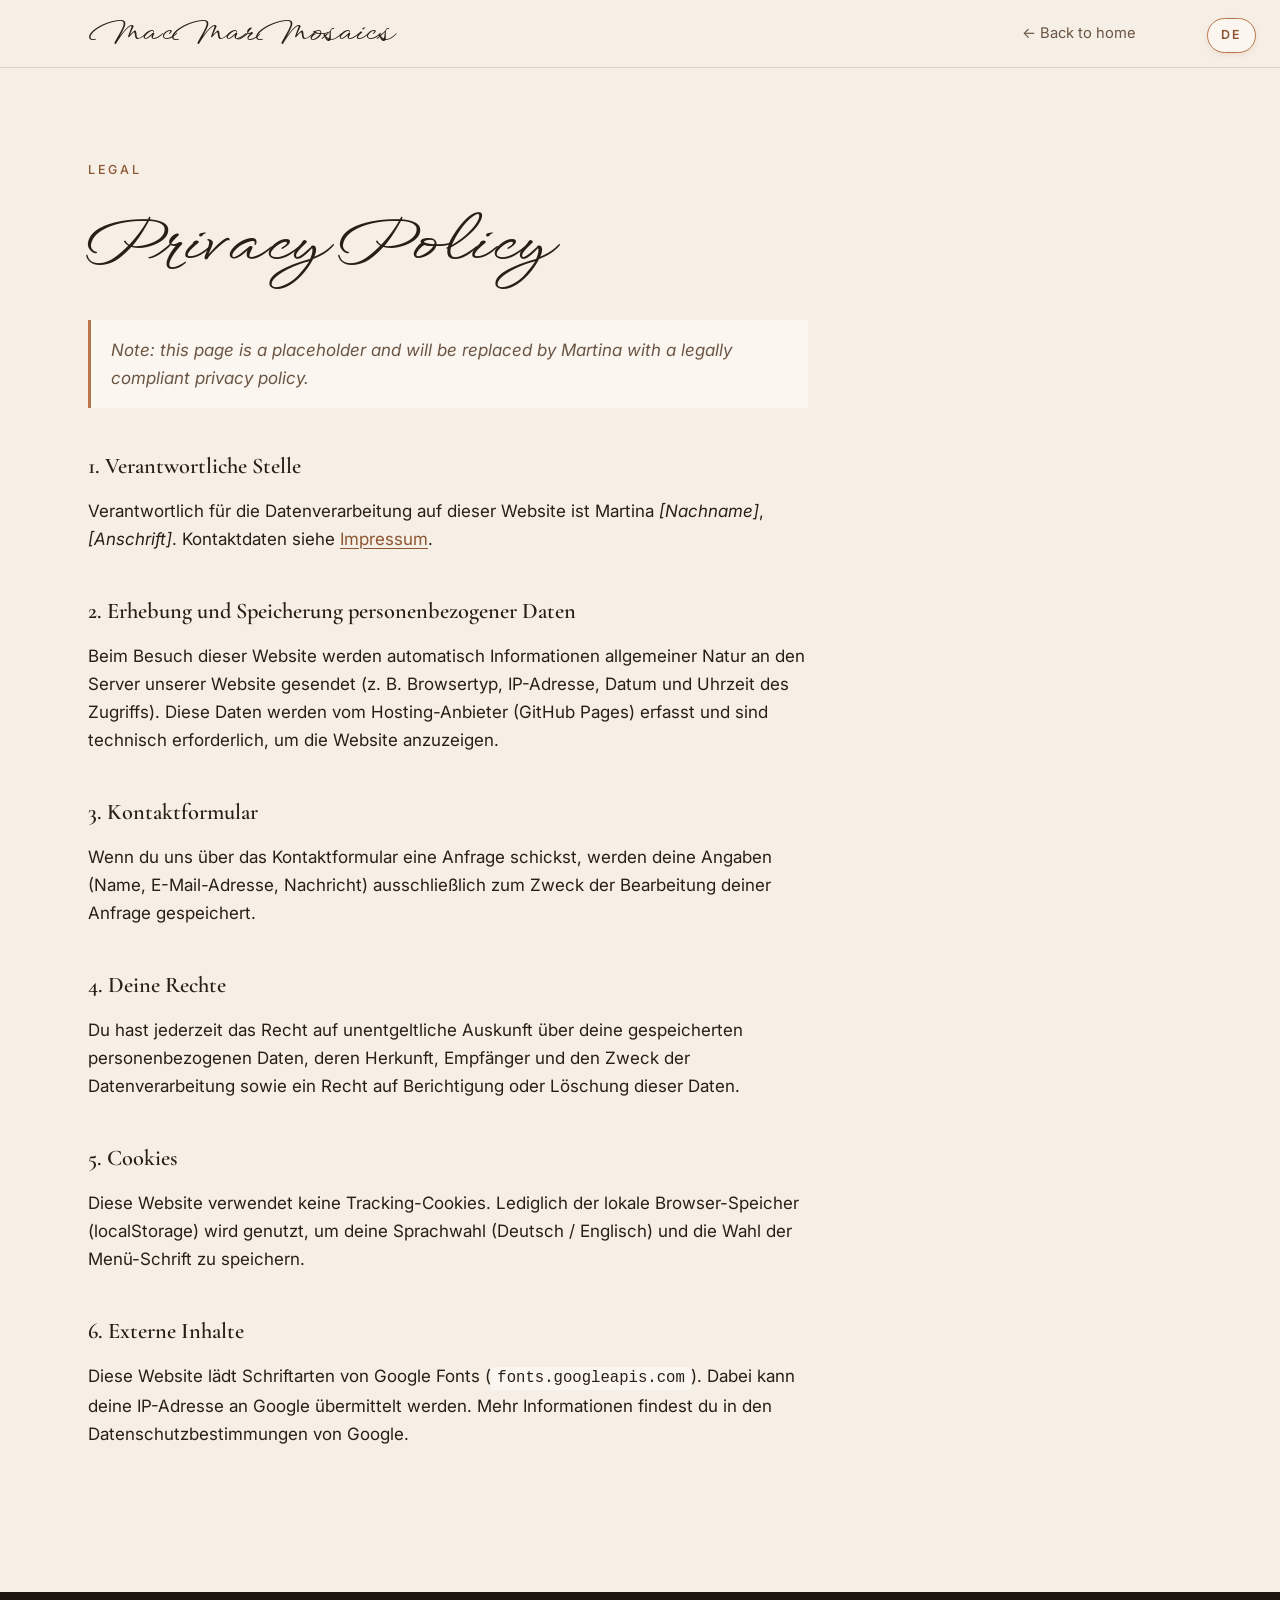
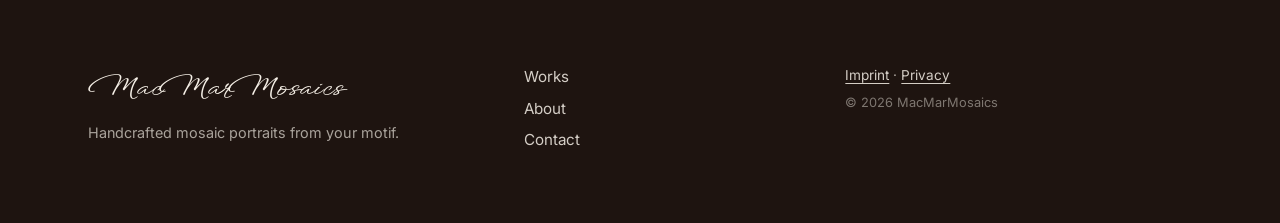
==== commit c21f473e: "v4: Rebrand auf MacMarMosaics, Hero/Intro-Merge, finale Menue-Wahl, echte Texte Warum: Martina hat d" ====
--- a/site/datenschutz.html
+++ b/site/datenschutz.html
@@ -3,8 +3,8 @@
 <head>
   <meta charset="utf-8" />
   <meta name="viewport" content="width=device-width, initial-scale=1" />
-  <title>Datenschutzerklärung — MarMacMosaic</title>
-  <meta name="description" content="Datenschutzerklärung von MarMacMosaic." />
+  <title>Datenschutzerklärung — MacMarMosaics</title>
+  <meta name="description" content="Datenschutzerklärung von MacMarMosaics." />
   <meta name="robots" content="noindex" />
   <link rel="preconnect" href="https://fonts.googleapis.com" />
   <link rel="preconnect" href="https://fonts.gstatic.com" crossorigin />
@@ -16,10 +16,10 @@
   <script defer src="assets/js/i18n.js"></script>
   <script defer src="assets/js/legal.js"></script>
 </head>
-<body class="legal-page">
+<body class="legal-page" data-menu-style="underline">
   <header class="nav nav--minimal nav--always" aria-label="Hauptnavigation">
     <div class="nav__inner">
-      <a class="nav__brand" href="index.html">MarMacMosaic</a>
+      <a class="nav__brand" href="index.html">MacMarMosaics</a>
       <a class="nav__back" href="index.html" data-i18n="nav.back">← Zurück zur Startseite</a>
     </div>
   </header>
@@ -95,7 +95,7 @@
   <footer class="footer">
     <div class="container footer__inner">
       <div class="footer__brand">
-        <p class="footer__name">MarMacMosaic</p>
+        <p class="footer__name">MacMarMosaics</p>
         <p class="footer__claim" data-i18n="footer.claim">Handgefertigte Mosaik-Porträts aus deinem Motiv.</p>
       </div>
       <nav class="footer__nav" aria-label="Footer-Navigation">
@@ -109,7 +109,7 @@
           ·
           <a href="datenschutz.html" data-i18n="footer.privacy">Datenschutz</a>
         </p>
-        <p class="footer__copy">© 2026 MarMacMosaic</p>
+        <p class="footer__copy">© 2026 MacMarMosaics</p>
       </div>
     </div>
   </footer>
--- a/site/assets/css/styles.css
+++ b/site/assets/css/styles.css
@@ -1,5 +1,5 @@
 /* ==========================================================================
-   MarMac-Mosaic — Stylesheet (v2)
+   MacMarMosaics — Stylesheet
    Warme, erdige Farbwelt. Mobile-first, keine externen Libraries.
 
    Sektionen:
@@ -40,11 +40,12 @@
   --font-sub:     "Cormorant Garamond", Georgia, "Times New Roman", serif;
   --font-body:    "Inter", -apple-system, BlinkMacSystemFont, "Segoe UI",
                   Roboto, Helvetica, Arial, sans-serif;
-  /* Menü-Schrift — wird vom Font-Picker via JS überschrieben.
-     Default: Body (Inter). Kandidaten: Italianno, Source Sans 3, Courier Prime. */
-  --font-menu:    var(--font-body);
-  --font-menu-weight: 500;
-  --font-menu-letter: 0.01em;
+  /* Menü-Schrift — finale Wahl der Klientin: "A Sans Light" (Source Sans 3
+     Light). Werte identisch zu FONT_MAP.sans in main.js. Der Font-Picker
+     (?fonts=picker) kann dies via JS weiterhin überschreiben. */
+  --font-menu:    "Source Sans 3", "Manrope", system-ui, sans-serif;
+  --font-menu-weight: 300;
+  --font-menu-letter: 0.02em;
 
   /* Maße */
   --space-section: clamp(5rem, 10vw, 9rem);
@@ -335,49 +336,51 @@
   box-shadow: 0 6px 14px -8px rgba(42, 31, 23, 0.4);
 }
 
-/* --- Variante 5: LINES (dezenter Strich oben UND unten) ---
-   Linien stehen leicht über die Item-Breite hinaus, aber die
-   Gap zwischen Items ist größer als der Überhang → Lücken
-   zwischen den Linien-Paaren bleiben sichtbar.
-   Padding-block höher als bei "underline", damit Strich und
-   Schrift etwas mehr Luft zwischeneinander haben. */
+/* --- Variante 5: LINES (durchgehende Striche oben + unten) ---
+   Statt pro Item: EINE Linie oben, EINE unten, beide durch das
+   gesamte Menü, links + rechts deutlich überstehend (3 rem je
+   Seite, also doppelt so weit wie der vorherige Pro-Item-Überhang).
+   Permanent sichtbar — kein "Aktivieren" bei Hover. */
 body[data-menu-style="lines"] .menu__link {
   background: transparent;
   border: none;
   border-radius: 0;
-  padding: 0.85rem 0.25rem;
-  color: var(--color-ink);
-}
+  padding: 0.5rem 0.4rem;
+  color: var(--color-ink);
+}
+/* Etwaige Pro-Item-Pseudos der vorherigen Lines-Variante deaktivieren. */
 body[data-menu-style="lines"] .menu__link::before,
 body[data-menu-style="lines"] .menu__link::after {
-  content: "";
-  position: absolute;
-  left: -0.85rem;
-  right: -0.85rem;
-  height: 1px;
-  background: var(--color-ink-soft);
-  opacity: 0.5;
-  transition: background-color 0.25s var(--ease),
-              opacity 0.25s var(--ease),
-              height 0.25s var(--ease);
-}
-body[data-menu-style="lines"] .menu__link::before { top: 0; }
-body[data-menu-style="lines"] .menu__link::after  { bottom: 0; }
-body[data-menu-style="lines"] .menu__link:hover::before,
-body[data-menu-style="lines"] .menu__link:hover::after,
-body[data-menu-style="lines"] .menu__link:focus::before,
-body[data-menu-style="lines"] .menu__link:focus::after {
-  background: var(--color-accent);
-  opacity: 1;
-  height: 1.5px;
+  content: none;
 }
 body[data-menu-style="lines"] .menu__link:hover,
 body[data-menu-style="lines"] .menu__link:focus {
   color: var(--color-accent-dk);
 }
-/* Etwas mehr Gap, damit zwischen den Strich-Paaren sichtbare Lücken
-   bleiben (Linien sollen nicht durchgehen). */
-body[data-menu-style="lines"] .menu { gap: clamp(1.25rem, 3vw, 2.25rem); }
+
+/* Durchgehende Linien am Menü-Container. */
+body[data-menu-style="lines"] .menu {
+  position: relative;
+  padding-block: 0.85rem;
+}
+body[data-menu-style="lines"] .menu::before,
+body[data-menu-style="lines"] .menu::after {
+  content: "";
+  position: absolute;
+  left: 50%;
+  transform: translateX(-50%);
+  /* 6 rem Überhang gesamt = je 3 rem links + rechts → grob doppelt
+     so weit wie die vorherige Variante (0,85 rem pro Seite).
+     max-width verhindert Horizontal-Scroll auf engen Viewports. */
+  width: calc(100% + 6rem);
+  max-width: 100vw;
+  height: 1px;
+  background: var(--color-ink-soft);
+  opacity: 0.55;
+  pointer-events: none;
+}
+body[data-menu-style="lines"] .menu::before { top: 0; }
+body[data-menu-style="lines"] .menu::after  { bottom: 0; }
 
 /* Submenu — Dropdown. Default: nach unten. Variante .submenu--up
    öffnet nach oben (im Hero-Bereich, damit es nicht abgeschnitten wird). */
@@ -518,34 +521,48 @@
 }
 
 /* --------------------------------------------------------------------------
-   5. Hero — reiner Schriftzug "MarMac-Mosaic" (WindSong)
-   + Subline (Cormorant Garamond Italic — eleganter Kontrast zur Skript)
-   + zentrales Menü. Heller Cremegrund mit sanftem Gradient.
+   5. Hero — Schriftzug "MacMarMosaics" (WindSong) + Subline (Cormorant
+   Garamond Italic), dann der verschmolzene "Vom Foto zum Mosaik"-Block,
+   dann das zentrale Menü. Heller Cremegrund mit sanftem Gradient.
    -------------------------------------------------------------------------- */
 .hero {
   position: relative;
   width: 100%;
   min-height: 100svh;
-  /* Symmetrischer Gradient: surface → bg (mitte) → surface.
-     Start und Ende = intro-bg (surface), sodass der Übergang von
-     Hero zur nächsten Section nahtlos ist — kein Farbsprung mehr
-     am Mobile-Viewport-Boden. */
+  /* Asymmetrischer Gradient: hell oben (surface) → warmes Creme
+     (bg) in der Mitte → wärmerer Sand (#EFE5D5) unten. Bewusster
+     Wechsel zur Intro-Section unten — die Farbkante markiert dort
+     die Grenze zwischen Hero und nächstem Bereich. */
   background: linear-gradient(180deg,
     var(--color-surface) 0%,
-    var(--color-bg)      50%,
-    var(--color-surface) 100%);
+    var(--color-bg)      55%,
+    #EFE5D5              100%);
   display: flex;
   flex-direction: column;
   align-items: center;
   justify-content: center;
-  /* Bottom-Padding großzügig — gibt dem nach unten aufklappenden
-     Submenu Platz innerhalb der Hero-Sektion, ohne in die nächste
-     Sektion zu ragen. */
-  padding: clamp(5rem, 14vh, 8rem) clamp(1.25rem, 5vw, 3rem) clamp(7rem, 16vh, 11rem);
+  /* Hero enthält jetzt auch den verschmolzenen Intro-Block; das Menü
+     sitzt ganz unten und sein Submenu öffnet nach oben (.submenu--up),
+     daher kein üppiges Bottom-Padding mehr nötig. */
+  padding: clamp(4.5rem, 12vh, 7rem) clamp(1.25rem, 5vw, 3rem) clamp(4rem, 9vh, 6rem);
   text-align: center;
   /* overflow: visible, damit WindSong-Schwungflourishes (z. B. das
      "c" am Wortende) nicht beschnitten werden. */
   overflow: visible;
+}
+
+/* Visuelle Grenze zwischen Hero und Intro: feiner Schatten direkt
+   unter dem Hero-Boden — markiert den Wechsel, ohne aufdringlich
+   zu wirken. Funktioniert auf Desktop & Mobile gleichermaßen. */
+.hero::after {
+  content: "";
+  position: absolute;
+  left: 0;
+  right: 0;
+  bottom: 0;
+  height: 1px;
+  background: var(--color-line);
+  pointer-events: none;
 }
 
 /* Brand-Zeilenumbruch nur auf Mobile. Default versteckt. */
@@ -561,7 +578,11 @@
   margin: 0;
   font-family: var(--font-display);
   font-weight: 500;
-  font-size: clamp(3.4rem, 10vw, 8rem);
+  /* "MacMarMosaics" (13 Zeichen, WindSong-Skript mit Schwung-Ausläufern)
+     ist breiter als der alte Name — kleinere Obergrenze + geringerer
+     vw-Faktor halten den Titel mit klarem Rand im Viewport, damit die
+     Flourishes nicht den Rand berühren/abgeschnitten werden. */
+  font-size: clamp(3.4rem, 8vw, 7rem);
   line-height: 1.05;
   color: var(--color-ink);
   letter-spacing: 0;
@@ -595,9 +616,21 @@
   max-width: 30ch;
 }
 
-/* Zentrale Einstiegs-Nav unter Subline. */
+/* Verschmolzener Intro-Block im Hero — sitzt zwischen Subline und Menü.
+   Reihenfolge im Hero: Titel → Subline → dieser Block → Menü.
+   Nutzt die bestehenden Bausteine (.section__eyebrow, .section__title,
+   .intro__body), nur Abstände werden hier feinjustiert. */
+.hero__intro {
+  width: 100%;
+  max-width: 720px;
+  margin-top: clamp(2.5rem, 6vh, 4rem);
+}
+.hero__intro .section__eyebrow { margin-bottom: 0.6rem; }
+.hero__intro .section__title   { margin-bottom: 1.1rem; }
+
+/* Einstiegs-Nav — sitzt ganz unten im Hero, unter dem Intro-Block. */
 .menu--hero {
-  margin-top: clamp(2rem, 5vh, 3rem);
+  margin-top: clamp(2.25rem, 5vh, 3.25rem);
   flex-wrap: wrap;
   justify-content: center;
 }
@@ -617,11 +650,14 @@
 .menu--hero .submenu a:hover,
 .menu--hero .submenu a:focus { background: var(--color-bg); color: var(--color-accent-dk); }
 
-/* Mobile-Anpassung: Hero darf etwas kompakter sein. */
+/* Mobile-Anpassung: Hero füllt vollen Viewport (min-height 100svh),
+   damit der Farbverlauf wirkt und der Übergang zur nächsten Section
+   beim Scrollen als bewusste Grenze sichtbar wird (nicht schon im
+   Initial-View). */
 @media (max-width: 767px) {
   .hero {
-    min-height: 90svh;
-    padding: clamp(5rem, 14svh, 7rem) 1rem clamp(3.5rem, 9svh, 5rem);
+    min-height: 100svh;
+    padding: clamp(5rem, 14svh, 7rem) 1rem clamp(4rem, 10svh, 6rem);
   }
   .hero__title { font-size: clamp(2.8rem, 14vw, 4.5rem); }
   .hero__subline { font-size: clamp(1rem, 4.5vw, 1.3rem); }
@@ -692,10 +728,7 @@
   text-align: center;
 }
 .intro__body p { margin: 0 0 1rem; }
-.intro__body p:last-child {
-  color: var(--color-ink-soft);
-  font-size: 0.92rem;
-}
+.intro__body p:last-child { margin-bottom: 0; }
 
 /* --------------------------------------------------------------------------
    9. Bisherige Arbeiten — Tabs + Karussell + Polaroid-Slide
@@ -970,7 +1003,7 @@
 }
 
 .about__text p { margin: 0 0 1rem; color: var(--color-ink); }
-.about__text p:last-child { color: var(--color-ink-soft); font-size: 0.92rem; }
+.about__text p:last-child { margin-bottom: 0; }
 .about__text .section__title { text-align: left; }
 .about__text .section__eyebrow { text-align: left; }
 
